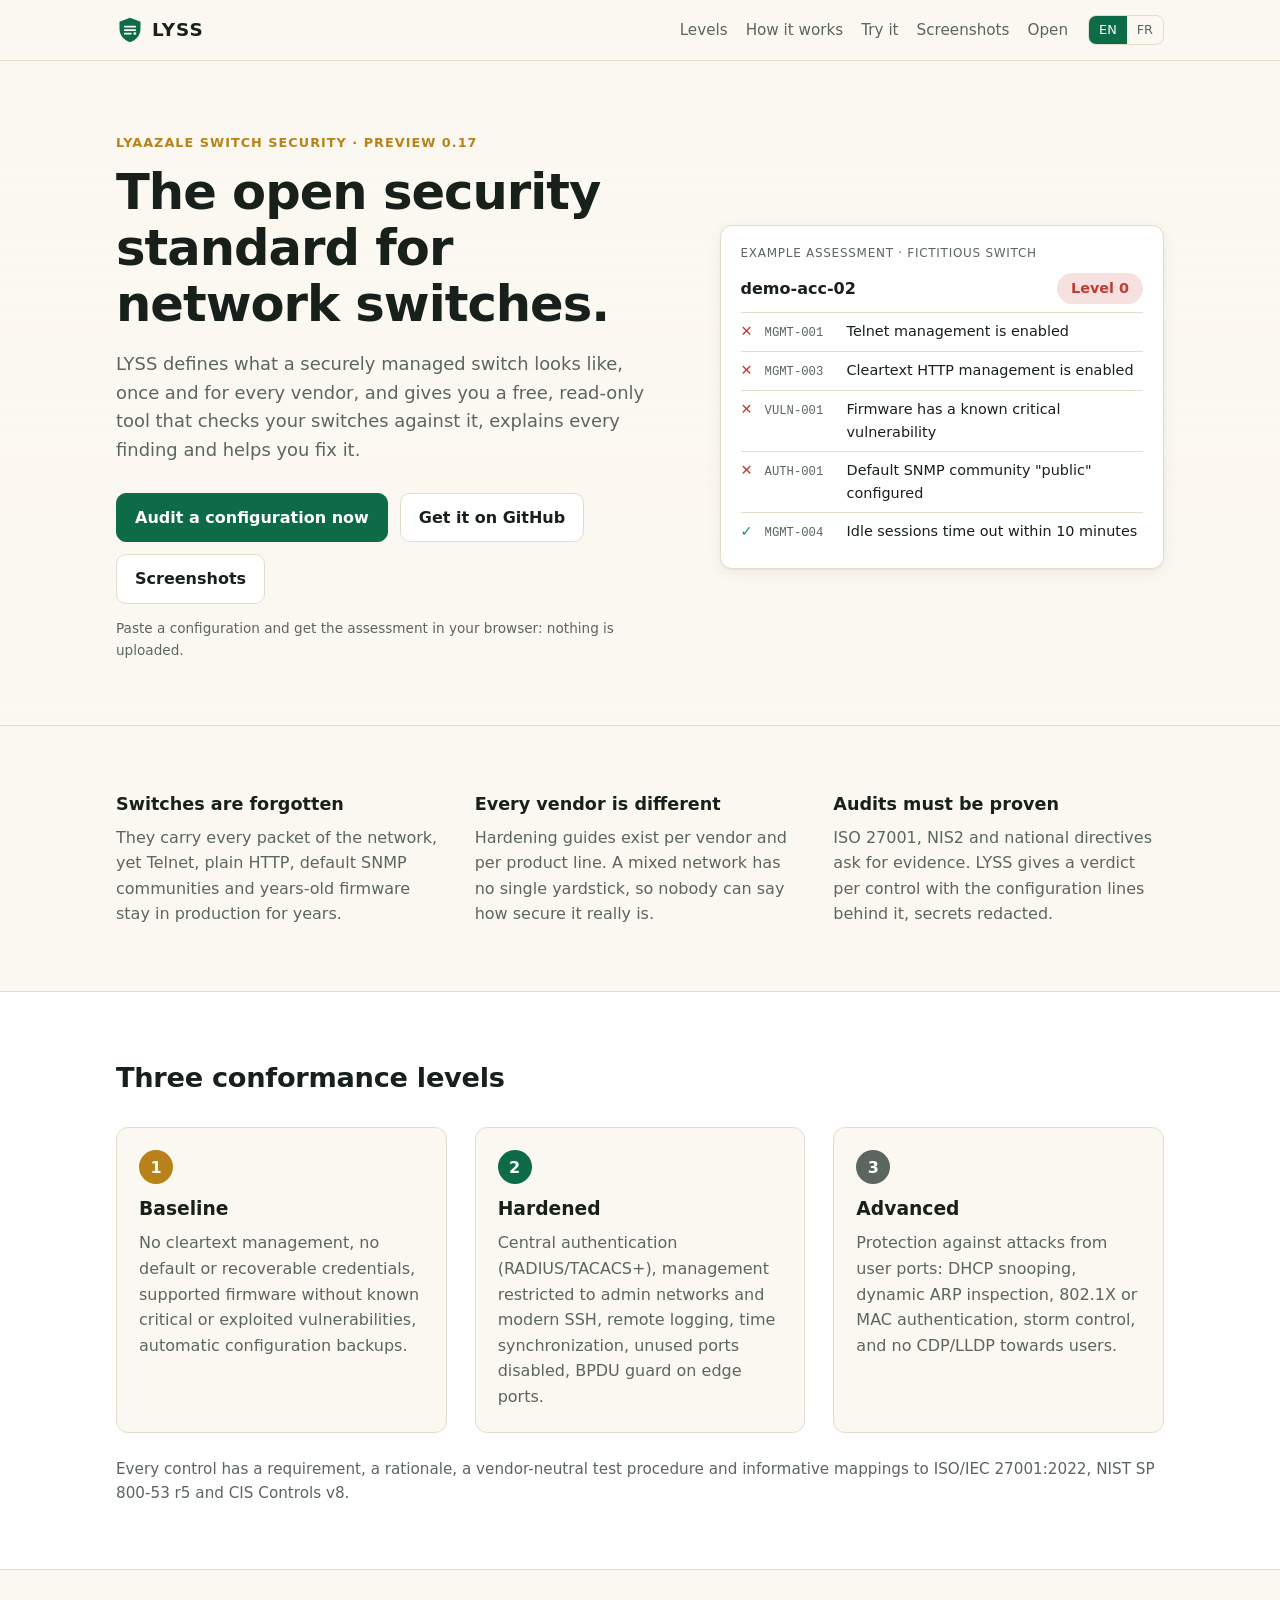
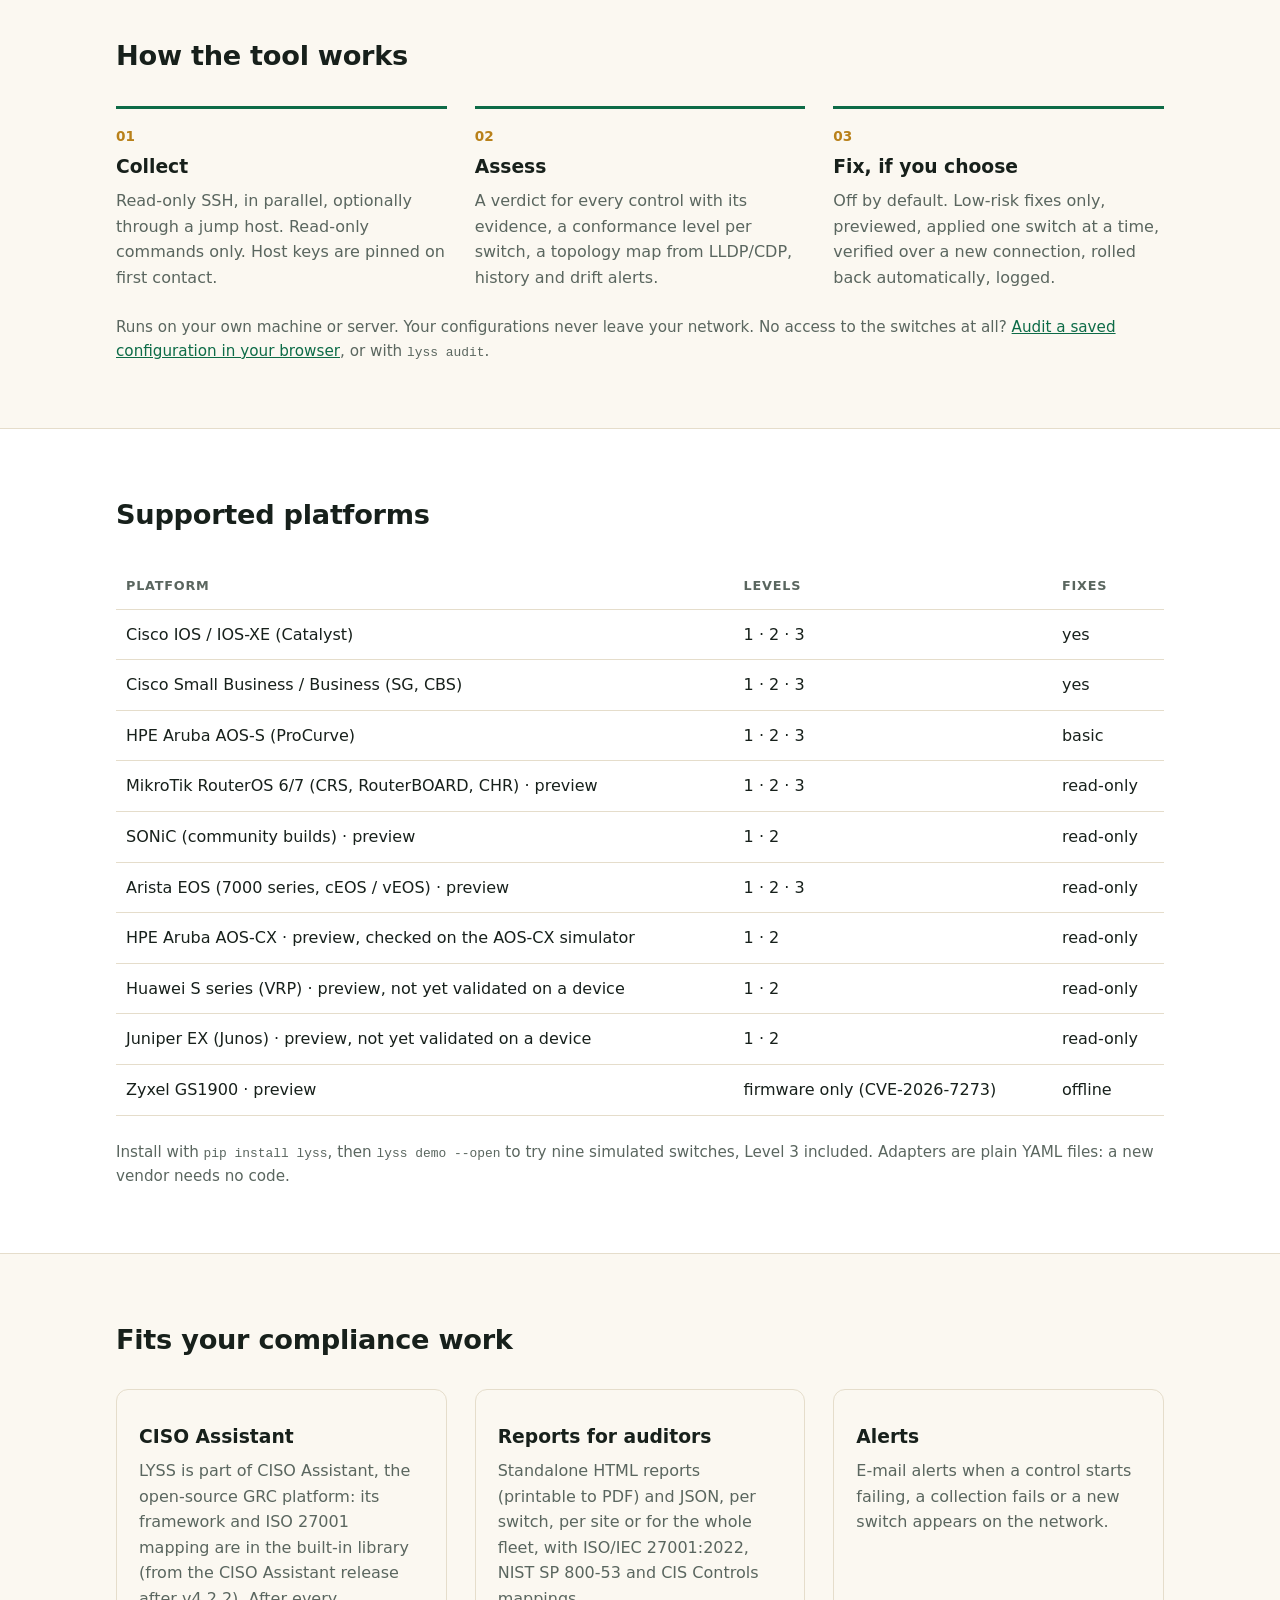
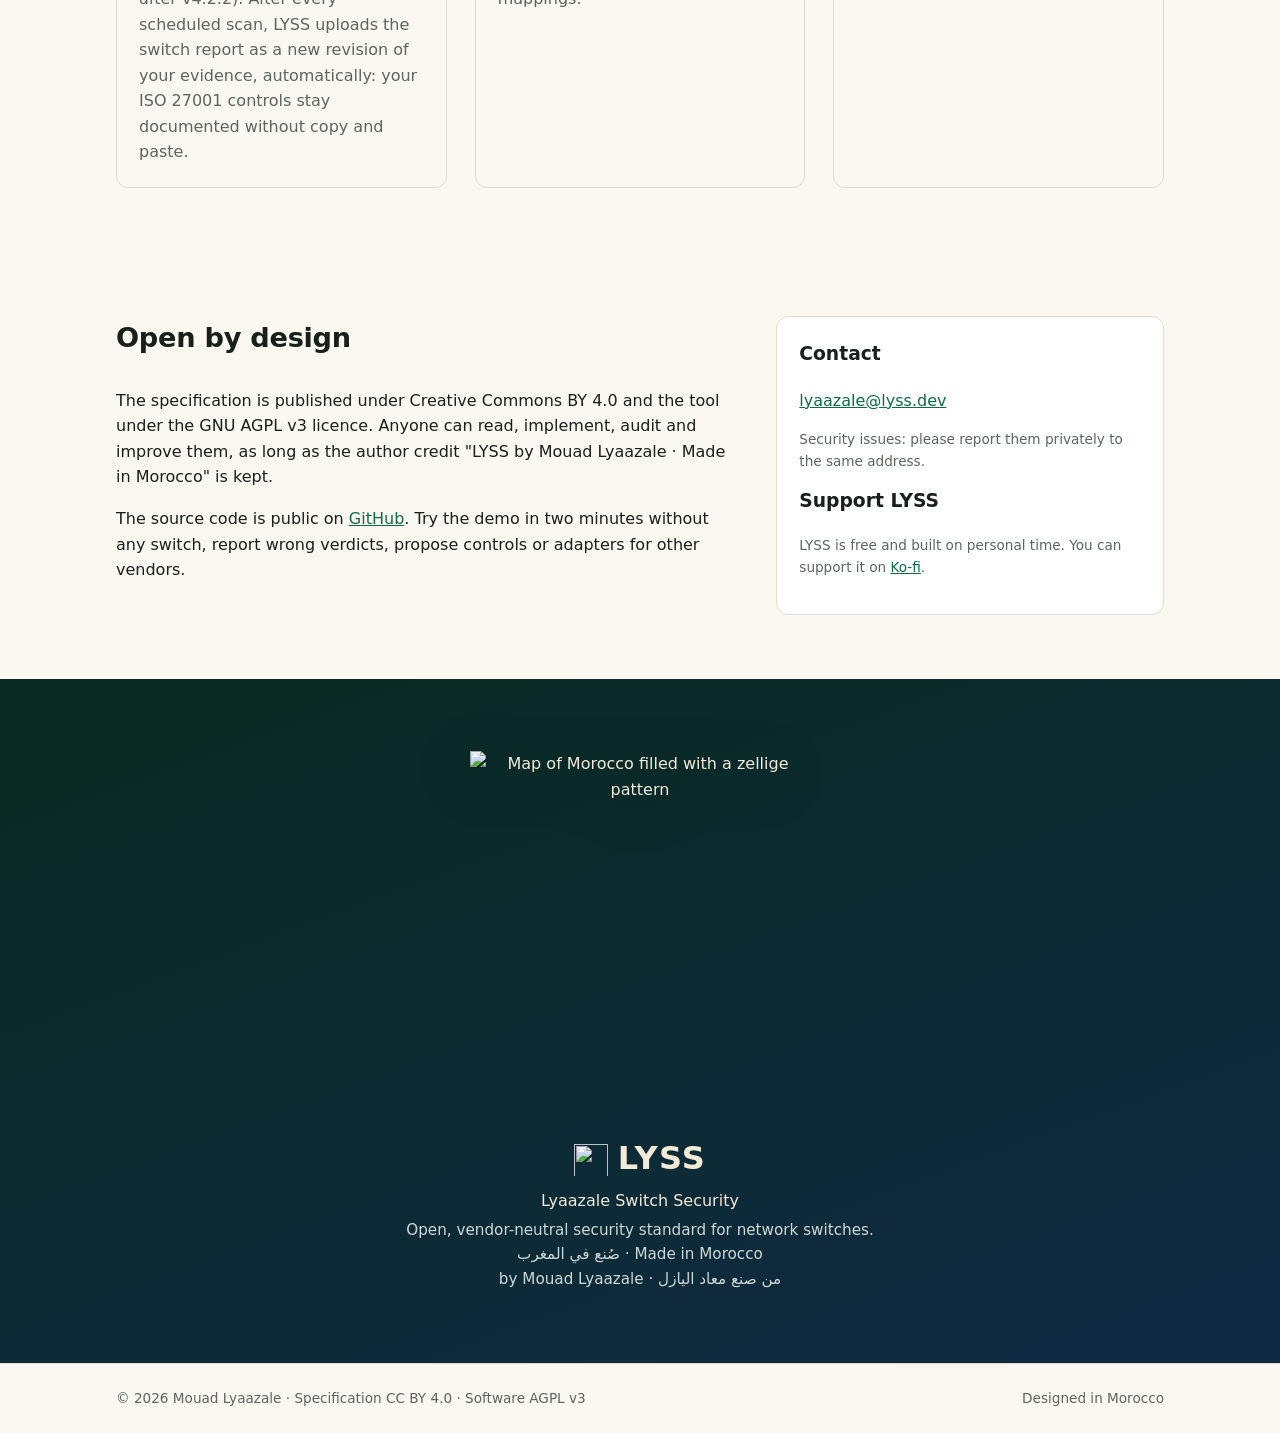
==== site/index.html @ a8e97180 "LYSS 0.17.0: HPE Aruba AOS-CX (checked on the AOS-CX simulator), Juniper EX and Huawei S series prev" ====
<!doctype html>
<html lang="en" data-lang="en">
<head>
<meta charset="utf-8">
<meta name="viewport" content="width=device-width, initial-scale=1">
<title>LYSS — Open security standard and free audit tool for network switches</title>
<meta name="description" content="LYSS (Lyaazale Switch Security) is an open, vendor-neutral security standard for network switches, with a free read-only audit tool for Cisco IOS, Cisco Business, HPE Aruba, Arista EOS, MikroTik RouterOS and SONiC, with HPE Aruba AOS-CX, Juniper EX and Huawei S series (previews): evidence for every finding, fixes, ISO 27001 mappings. Made in Morocco.">
<meta name="author" content="Mouad Lyaazale">
<link rel="canonical" href="https://lyss.dev/">
<meta property="og:site_name" content="LYSS">
<meta property="og:title" content="LYSS — the open security standard for network switches">
<meta property="og:description" content="Telnet still on? SNMP public? Exploited firmware? A free, read-only tool checks your Cisco, HPE Aruba, Arista, Juniper, Huawei, MikroTik and SONiC switches, shows the evidence and the fix. By Mouad Lyaazale · Made in Morocco.">
<meta property="og:type" content="website">
<meta property="og:url" content="https://lyss.dev/">
<meta property="og:image" content="https://lyss.dev/img/og-lyss.jpg">
<meta property="og:image:width" content="1200">
<meta property="og:image:height" content="630">
<meta property="og:image:alt" content="LYSS finding on a fictitious switch: Telnet management enabled, with evidence and fix">
<meta property="og:locale" content="en_US">
<meta property="og:locale:alternate" content="fr_FR">
<meta name="twitter:card" content="summary_large_image">
<meta name="theme-color" content="#0d6b47">
<script type="application/ld+json">
{
  "@context": "https://schema.org",
  "@type": "SoftwareApplication",
  "name": "LYSS (Lyaazale Switch Security)",
  "url": "https://lyss.dev/",
  "image": "https://lyss.dev/img/og-lyss.jpg",
  "description": "Open, vendor-neutral security standard for network switches, with a free read-only audit tool for Cisco IOS, Cisco Business, HPE Aruba AOS-S, Arista EOS, MikroTik RouterOS and SONiC, with HPE Aruba AOS-CX, Juniper EX and Huawei S series (previews).",
  "applicationCategory": "SecurityApplication",
  "operatingSystem": "Windows, Linux",
  "softwareVersion": "0.17.0",
  "license": "https://www.gnu.org/licenses/agpl-3.0.html",
  "codeRepository": "https://github.com/lyss-project/lyss",
  "offers": {"@type": "Offer", "price": "0", "priceCurrency": "USD"},
  "author": {"@type": "Person", "name": "Mouad Lyaazale", "alternateName": "معاد اليازل", "nationality": "Moroccan", "email": "lyaazale@lyss.dev", "url": "https://github.com/MouadLyaazale", "sameAs": ["https://github.com/MouadLyaazale", "https://ko-fi.com/lyaazale"]},
  "countryOfOrigin": {"@type": "Country", "name": "Morocco"}
}
</script>
<link rel="icon" href="favicon.svg" type="image/svg+xml">
<link rel="stylesheet" href="style.css">
<script src="lang.js" defer></script>
</head>
<body>

<header class="top">
  <div class="wrap bar">
    <a class="brand" href="#top" aria-label="LYSS home">
      <svg viewBox="0 0 32 32" aria-hidden="true"><path d="M16 2 4 6.5v8.2c0 7.3 5 13.4 12 15.3 7-1.9 12-8 12-15.3V6.5Z" fill="currentColor"/><g class="lines"><rect x="9" y="11" width="14" height="2.2" rx="1.1"/><rect x="9" y="15" width="14" height="2.2" rx="1.1"/><rect x="9" y="19" width="9" height="2.2" rx="1.1"/><circle cx="21.5" cy="20.1" r="1.6"/></g></svg>
      <span>LYSS</span>
    </a>
    <nav aria-label="Sections">
      <a href="#levels"><span class="en">Levels</span><span class="fr">Niveaux</span></a>
      <a href="#how"><span class="en">How it works</span><span class="fr">Fonctionnement</span></a>
      <a href="audit.html"><span class="en">Try it</span><span class="fr">Essayer</span></a>
      <a href="screenshots.html"><span class="en">Screenshots</span><span class="fr">Captures</span></a>
      <a href="#open"><span class="en">Open</span><span class="fr">Ouvert</span></a>
    </nav>
    <div class="langs" role="group" aria-label="Language">
      <button type="button" data-set-lang="en" aria-pressed="true">EN</button>
      <button type="button" data-set-lang="fr" aria-pressed="false">FR</button>
    </div>
  </div>
</header>

<main id="top">

<section class="hero">
  <div class="wrap hero-grid">
    <div>
      <p class="kicker"><span class="en">Lyaazale Switch Security · preview 0.17</span><span class="fr">Lyaazale Switch Security · préversion 0.17</span></p>
      <h1>
        <span class="en">The open security standard for network switches.</span>
        <span class="fr">Le standard ouvert de sécurité des commutateurs réseau.</span>
      </h1>
      <p class="lead">
        <span class="en">LYSS defines what a securely managed switch looks like, once and for every vendor, and gives you a free, read-only tool that checks your switches against it, explains every finding and helps you fix it.</span>
        <span class="fr">LYSS définit ce qu'est un switch correctement sécurisé, une fois pour toutes et pour tous les fabricants, et fournit un outil gratuit, en lecture seule, qui vérifie vos switchs, explique chaque écart et aide à le corriger.</span>
      </p>
      <div class="cta">
        <a class="btn" href="audit.html"><span class="en">Audit a configuration now</span><span class="fr">Auditer une configuration</span></a>
        <a class="btn btn-ghost" href="https://github.com/lyss-project/lyss"><span class="en">Get it on GitHub</span><span class="fr">Le télécharger sur GitHub</span></a>
        <a class="btn btn-ghost" href="screenshots.html"><span class="en">Screenshots</span><span class="fr">Captures</span></a>
      </div>
      <p class="small hero-note"><span class="en">Paste a configuration and get the assessment in your browser: nothing is uploaded.</span><span class="fr">Collez une configuration et obtenez l'évaluation dans votre navigateur : rien n'est envoyé.</span></p>
    </div>
    <figure class="report" aria-label="Example assessment (fictitious)">
      <figcaption><span class="en">Example assessment · fictitious switch</span><span class="fr">Exemple d'évaluation · switch fictif</span></figcaption>
      <div class="dev"><strong>demo-acc-02</strong><span class="lvl l0">Level 0</span></div>
      <ul class="checks">
        <li class="fail"><code>MGMT-001</code><span class="en">Telnet management is enabled</span><span class="fr">Administration Telnet activée</span></li>
        <li class="fail"><code>MGMT-003</code><span class="en">Cleartext HTTP management is enabled</span><span class="fr">Administration HTTP en clair activée</span></li>
        <li class="fail"><code>VULN-001</code><span class="en">Firmware has a known critical vulnerability</span><span class="fr">Firmware avec une vulnérabilité critique connue</span></li>
        <li class="fail"><code>AUTH-001</code><span class="en">Default SNMP community "public" configured</span><span class="fr">Communauté SNMP par défaut « public » configurée</span></li>
        <li class="pass"><code>MGMT-004</code><span class="en">Idle sessions time out within 10 minutes</span><span class="fr">Sessions inactives fermées en 10 minutes maximum</span></li>
      </ul>
    </figure>
  </div>
</section>

<section class="why">
  <div class="wrap three">
    <div>
      <h2><span class="en">Switches are forgotten</span><span class="fr">Les switchs sont oubliés</span></h2>
      <p><span class="en">They carry every packet of the network, yet Telnet, plain HTTP, default SNMP communities and years-old firmware stay in production for years.</span><span class="fr">Tout le trafic passe par eux, et pourtant Telnet, HTTP en clair, communautés SNMP par défaut et firmwares anciens restent en production pendant des années.</span></p>
    </div>
    <div>
      <h2><span class="en">Every vendor is different</span><span class="fr">Chaque fabricant est différent</span></h2>
      <p><span class="en">Hardening guides exist per vendor and per product line. A mixed network has no single yardstick, so nobody can say how secure it really is.</span><span class="fr">Les guides de durcissement existent par fabricant et par gamme. Un réseau hétérogène n'a pas de référence commune : personne ne peut dire à quel point il est sécurisé.</span></p>
    </div>
    <div>
      <h2><span class="en">Audits must be proven</span><span class="fr">Les audits doivent être prouvés</span></h2>
      <p><span class="en">ISO 27001, NIS2 and national directives ask for evidence. LYSS gives a verdict per control with the configuration lines behind it, secrets redacted.</span><span class="fr">L'ISO 27001, NIS2 et les directives nationales exigent des preuves. LYSS donne un verdict par contrôle avec les lignes de configuration qui le justifient, secrets masqués.</span></p>
    </div>
  </div>
</section>

<section id="levels" class="levels">
  <div class="wrap">
    <h2 class="section"><span class="en">Three conformance levels</span><span class="fr">Trois niveaux de conformité</span></h2>
    <div class="three">
      <article class="level">
        <span class="badge b1">1</span>
        <h3><span class="en">Baseline</span><span class="fr">Socle</span></h3>
        <p><span class="en">No cleartext management, no default or recoverable credentials, supported firmware without known critical or exploited vulnerabilities, automatic configuration backups.</span><span class="fr">Aucune administration en clair, aucun identifiant par défaut ou réversible, firmware supporté sans vulnérabilité critique ou exploitée connue, sauvegardes automatiques de la configuration.</span></p>
      </article>
      <article class="level">
        <span class="badge b2">2</span>
        <h3><span class="en">Hardened</span><span class="fr">Renforcé</span></h3>
        <p><span class="en">Central authentication (RADIUS/TACACS+), management restricted to admin networks and modern SSH, remote logging, time synchronization, unused ports disabled, BPDU guard on edge ports.</span><span class="fr">Authentification centralisée (RADIUS/TACACS+), administration limitée aux réseaux d'administration et SSH moderne, journalisation distante, synchronisation de l'heure, ports inutilisés désactivés, BPDU guard sur les ports d'accès.</span></p>
      </article>
      <article class="level">
        <span class="badge b3">3</span>
        <h3><span class="en">Advanced</span><span class="fr">Avancé</span></h3>
        <p><span class="en">Protection against attacks from user ports: DHCP snooping, dynamic ARP inspection, 802.1X or MAC authentication, storm control, and no CDP/LLDP towards users.</span><span class="fr">Protection contre les attaques depuis les ports utilisateurs : DHCP snooping, inspection ARP dynamique, authentification 802.1X ou MAC, contrôle des tempêtes de broadcast, et pas de CDP/LLDP vers les utilisateurs.</span></p>
      </article>
    </div>
    <p class="note"><span class="en">Every control has a requirement, a rationale, a vendor-neutral test procedure and informative mappings to ISO/IEC 27001:2022, NIST SP 800-53 r5 and CIS Controls v8.</span><span class="fr">Chaque contrôle comporte une exigence, une justification, une procédure de test indépendante du fabricant et des correspondances avec l'ISO/IEC 27001:2022, le NIST SP 800-53 r5 et les CIS Controls v8.</span></p>
  </div>
</section>

<section id="how" class="how">
  <div class="wrap">
    <h2 class="section"><span class="en">How the tool works</span><span class="fr">Comment fonctionne l'outil</span></h2>
    <ol class="steps">
      <li>
        <h3><span class="en">Collect</span><span class="fr">Collecter</span></h3>
        <p><span class="en">Read-only SSH, in parallel, optionally through a jump host. Read-only commands only. Host keys are pinned on first contact.</span><span class="fr">SSH en lecture seule, en parallèle, éventuellement via un rebond. Uniquement des commandes de lecture. Clés d'hôte épinglées au premier contact.</span></p>
      </li>
      <li>
        <h3><span class="en">Assess</span><span class="fr">Évaluer</span></h3>
        <p><span class="en">A verdict for every control with its evidence, a conformance level per switch, a topology map from LLDP/CDP, history and drift alerts.</span><span class="fr">Un verdict par contrôle avec sa preuve, un niveau de conformité par switch, une carte de topologie LLDP/CDP, un historique et des alertes de dérive.</span></p>
      </li>
      <li>
        <h3><span class="en">Fix, if you choose</span><span class="fr">Corriger, si vous le décidez</span></h3>
        <p><span class="en">Off by default. Low-risk fixes only, previewed, applied one switch at a time, verified over a new connection, rolled back automatically, logged.</span><span class="fr">Désactivé par défaut. Corrections à faible risque uniquement, prévisualisées, appliquées switch par switch, vérifiées par une nouvelle connexion, annulées automatiquement en cas d'échec, journalisées.</span></p>
      </li>
    </ol>
    <p class="note"><span class="en">Runs on your own machine or server. Your configurations never leave your network. No access to the switches at all? <a href="audit.html">Audit a saved configuration in your browser</a>, or with <code>lyss audit</code>.</span><span class="fr">Fonctionne sur votre propre poste ou serveur. Vos configurations ne quittent jamais votre réseau. Aucun accès aux switchs ? <a href="audit.html">Auditez une configuration sauvegardée dans votre navigateur</a>, ou avec <code>lyss audit</code>.</span></p>
  </div>
</section>

<section id="platforms" class="platforms">
  <div class="wrap">
    <h2 class="section"><span class="en">Supported platforms</span><span class="fr">Plateformes prises en charge</span></h2>
    <div class="table-wrap">
      <table>
        <thead>
          <tr><th><span class="en">Platform</span><span class="fr">Plateforme</span></th><th><span class="en">Levels</span><span class="fr">Niveaux</span></th><th><span class="en">Fixes</span><span class="fr">Corrections</span></th></tr>
        </thead>
        <tbody>
          <tr><td>Cisco IOS / IOS-XE (Catalyst)</td><td>1 · 2 · 3</td><td><span class="en">yes</span><span class="fr">oui</span></td></tr>
          <tr><td>Cisco Small Business / Business (SG, CBS)</td><td>1 · 2 · 3</td><td><span class="en">yes</span><span class="fr">oui</span></td></tr>
          <tr><td>HPE Aruba AOS-S (ProCurve)</td><td>1 · 2 · 3</td><td><span class="en">basic</span><span class="fr">de base</span></td></tr>
          <tr><td><span class="en">MikroTik RouterOS 6/7 (CRS, RouterBOARD, CHR) · preview</span><span class="fr">MikroTik RouterOS 6/7 (CRS, RouterBOARD, CHR) · préversion</span></td><td>1 · 2 · 3</td><td><span class="en">read-only</span><span class="fr">lecture seule</span></td></tr>
          <tr><td><span class="en">SONiC (community builds) · preview</span><span class="fr">SONiC (versions communautaires) · préversion</span></td><td>1 · 2</td><td><span class="en">read-only</span><span class="fr">lecture seule</span></td></tr>
          <tr><td><span class="en">Arista EOS (7000 series, cEOS / vEOS) · preview</span><span class="fr">Arista EOS (série 7000, cEOS / vEOS) · préversion</span></td><td>1 · 2 · 3</td><td><span class="en">read-only</span><span class="fr">lecture seule</span></td></tr>
          <tr><td><span class="en">HPE Aruba AOS-CX · preview, checked on the AOS-CX simulator</span><span class="fr">HPE Aruba AOS-CX · préversion, vérifiée sur le simulateur AOS-CX</span></td><td>1 · 2</td><td><span class="en">read-only</span><span class="fr">lecture seule</span></td></tr>
          <tr><td><span class="en">Huawei S series (VRP) · preview, not yet validated on a device</span><span class="fr">Huawei série S (VRP) · préversion, pas encore validée sur un équipement</span></td><td>1 · 2</td><td><span class="en">read-only</span><span class="fr">lecture seule</span></td></tr>
          <tr><td><span class="en">Juniper EX (Junos) · preview, not yet validated on a device</span><span class="fr">Juniper EX (Junos) · préversion, pas encore validée sur un équipement</span></td><td>1 · 2</td><td><span class="en">read-only</span><span class="fr">lecture seule</span></td></tr>
          <tr><td><span class="en">Zyxel GS1900 · preview</span><span class="fr">Zyxel GS1900 · préversion</span></td><td><span class="en">firmware only (CVE-2026-7273)</span><span class="fr">firmware uniquement (CVE-2026-7273)</span></td><td><span class="en">offline</span><span class="fr">hors ligne</span></td></tr>
        </tbody>
      </table>
    </div>
    <p class="note"><span class="en">Install with <code>pip install lyss</code>, then <code>lyss demo --open</code> to try nine simulated switches, Level 3 included. Adapters are plain YAML files: a new vendor needs no code.</span><span class="fr">Installation : <code>pip install lyss</code>, puis <code>lyss demo --open</code> pour essayer neuf switchs simulés, niveau 3 compris. Les adaptateurs sont de simples fichiers YAML : un nouveau fabricant ne demande aucun code.</span></p>
  </div>
</section>

<section id="integrations" class="integrations">
  <div class="wrap">
    <h2 class="section"><span class="en">Fits your compliance work</span><span class="fr">S'intègre à votre conformité</span></h2>
    <div class="three">
      <article class="level">
        <h3>CISO Assistant</h3>
        <p><span class="en">LYSS is part of CISO Assistant, the open-source GRC platform: its framework and ISO 27001 mapping are in the built-in library (from the CISO Assistant release after v4.2.2). After every scheduled scan, LYSS uploads the switch report as a new revision of your evidence, automatically: your ISO 27001 controls stay documented without copy and paste.</span><span class="fr">LYSS fait partie de CISO Assistant, la plateforme GRC open source : son référentiel et sa correspondance ISO 27001 sont dans la bibliothèque intégrée (à partir de la version de CISO Assistant qui suit la v4.2.2). Après chaque scan planifié, LYSS dépose automatiquement le rapport des switchs comme nouvelle révision de votre preuve : vos mesures ISO 27001 restent documentées, sans copier-coller.</span></p>
      </article>
      <article class="level">
        <h3><span class="en">Reports for auditors</span><span class="fr">Rapports pour les auditeurs</span></h3>
        <p><span class="en">Standalone HTML reports (printable to PDF) and JSON, per switch, per site or for the whole fleet, with ISO/IEC 27001:2022, NIST SP 800-53 and CIS Controls mappings.</span><span class="fr">Rapports HTML autonomes (imprimables en PDF) et JSON, par switch, par site ou pour tout le parc, avec les correspondances ISO/IEC 27001:2022, NIST SP 800-53 et CIS Controls.</span></p>
      </article>
      <article class="level">
        <h3><span class="en">Alerts</span><span class="fr">Alertes</span></h3>
        <p><span class="en">E-mail alerts when a control starts failing, a collection fails or a new switch appears on the network.</span><span class="fr">Alertes e-mail quand un contrôle se met à échouer, qu'une collecte échoue ou qu'un nouveau switch apparaît sur le réseau.</span></p>
      </article>
    </div>
  </div>
</section>

<section id="open" class="open">
  <div class="wrap two">
    <div>
      <h2 class="section"><span class="en">Open by design</span><span class="fr">Ouvert par conception</span></h2>
      <p><span class="en">The specification is published under Creative Commons BY 4.0 and the tool under the GNU AGPL v3 licence. Anyone can read, implement, audit and improve them, as long as the author credit "LYSS by Mouad Lyaazale · Made in Morocco" is kept.</span><span class="fr">La spécification est publiée sous licence Creative Commons BY 4.0 et l'outil sous licence GNU AGPL v3. Chacun peut les lire, les implémenter, les auditer et les améliorer, à condition de conserver la mention « LYSS by Mouad Lyaazale · Made in Morocco ».</span></p>
      <p><span class="en">The source code is public on <a href="https://github.com/lyss-project/lyss">GitHub</a>. Try the demo in two minutes without any switch, report wrong verdicts, propose controls or adapters for other vendors.</span><span class="fr">Le code source est public sur <a href="https://github.com/lyss-project/lyss">GitHub</a>. Essayez la démo en deux minutes sans aucun switch, signalez les verdicts erronés, proposez des contrôles ou des adaptateurs pour d'autres fabricants.</span></p>
    </div>
    <div class="contact">
      <h3><span class="en">Contact</span><span class="fr">Contact</span></h3>
      <p><a href="mailto:lyaazale@lyss.dev">lyaazale@lyss.dev</a></p>
      <p class="small"><span class="en">Security issues: please report them privately to the same address.</span><span class="fr">Failles de sécurité : merci de les signaler en privé à la même adresse.</span></p>
      <h3><span class="en">Support LYSS</span><span class="fr">Soutenir LYSS</span></h3>
      <p class="small"><span class="en">LYSS is free and built on personal time. You can support it on</span><span class="fr">LYSS est gratuit et développé sur du temps personnel. Vous pouvez le soutenir sur</span> <a href="https://ko-fi.com/lyaazale">Ko-fi</a>.</p>
    </div>
  </div>
</section>

<section class="morocco" aria-label="Designed in Morocco">
  <div class="wrap morocco-inner">
    <img class="morocco-map" src="maroc.svg" width="580" height="621" alt="Map of Morocco filled with a zellige pattern">
    <div>
      <div class="morocco-brand"><img src="favicon.svg" alt="" width="34" height="34"> LYSS</div>
      <p>Lyaazale Switch Security</p>
      <p class="sub"><span class="en">Open, vendor-neutral security standard for network switches.</span><span class="fr">Standard ouvert de sécurité des switchs, indépendant des fabricants.</span><br>
        <span lang="ar" dir="rtl">صُنع في المغرب</span> · <span class="en">Made in Morocco</span><span class="fr">Fabriqué au Maroc</span><br>
        <span class="en">by Mouad Lyaazale</span><span class="fr">par Mouad Lyaazale</span> · <span lang="ar" dir="rtl">من صنع معاد اليازل</span></p>
    </div>
  </div>
</section>

</main>

<footer>
  <div class="wrap foot">
    <p>© 2026 Mouad Lyaazale · <span class="en">Specification CC BY 4.0 · Software AGPL v3</span><span class="fr">Spécification CC BY 4.0 · Logiciel AGPL v3</span></p>
    <p class="made"><span class="en">Designed in Morocco</span><span class="fr">Conçu au Maroc</span></p>
  </div>
</footer>

</body>
</html>
---- site/style.css ----
/* LYSS website: no external fonts, scripts or trackers. Font: Inter (SIL OFL 1.1, fonts/OFL.txt). */
@font-face {
  font-family: "Inter";
  src: url("fonts/inter-latin.woff2") format("woff2");
  font-weight: 400 800;
  font-style: normal;
  font-display: swap;
}
/* zellige palette: green and gold on cream (same tiles as the application's sign-in page) */
:root {
  --bg: #fbf8f1;
  --surface: #ffffff;
  --border: #e5ddcb;
  --text: #17201b;
  --muted: #5a665f;
  --accent: #0d6b47;          /* zellige green */
  --on-accent: #ffffff;
  --gold: #b9811a;            /* zellige gold */
  --pass: #1a8f5a;
  --fail: #c23b32;
  --code-bg: #f3ecdc;
  --radius: 12px;
  --shadow: 0 1px 2px rgba(23, 32, 27, .06), 0 4px 16px rgba(23, 32, 27, .06);
  color-scheme: light;
}
@media (prefers-color-scheme: dark) {
  :root {
    --bg: #0f1412;
    --surface: #161d1a;
    --border: #2a3530;
    --text: #e8ece9;
    --muted: #9aa8a0;
    --accent: #3fbf8a;
    --on-accent: #0b1310;
    --gold: #e0b14f;
    --pass: #4cc38a;
    --fail: #ff7a70;
    --code-bg: #1d2622;
    --shadow: none;
    color-scheme: dark;
  }
}

* { box-sizing: border-box; }
html { scroll-behavior: smooth; }
body {
  margin: 0; background: var(--bg); color: var(--text);
  font: 16px/1.6 "Inter", system-ui, -apple-system, "Segoe UI", Roboto, "Helvetica Neue", Arial, sans-serif;
  font-feature-settings: "cv11", "ss01";
  -webkit-font-smoothing: antialiased;
}
a { color: var(--accent); }
code { font-family: ui-monospace, "Cascadia Code", Consolas, monospace; font-size: .85em; }
.wrap { max-width: 1080px; margin: 0 auto; padding: 0 16px; }

/* language switch: English unless the page says otherwise (works without JavaScript) */
.fr { display: none; }
html[data-lang="fr"] .fr { display: revert; }
html[data-lang="fr"] .en { display: none; }

/* header */
.top {
  position: sticky; top: 0; z-index: 10;
  background: color-mix(in srgb, var(--bg) 88%, transparent);
  backdrop-filter: blur(8px); border-bottom: 1px solid var(--border);
}
.bar { display: flex; align-items: center; gap: 20px; height: 60px; }
.brand { display: flex; align-items: center; gap: 8px; color: var(--accent); text-decoration: none; font-weight: 800; letter-spacing: .06em; }
.brand svg { width: 28px; height: 28px; }
.brand svg .lines { fill: var(--on-accent); }
.brand span { color: var(--text); font-size: 1.15rem; }
nav { display: flex; gap: 18px; margin-left: auto; }
nav a { color: var(--muted); text-decoration: none; font-size: .95rem; }
nav a:hover { color: var(--text); }
.langs { display: flex; border: 1px solid var(--border); border-radius: 8px; overflow: hidden; }
.langs button { border: 0; background: transparent; color: var(--muted); padding: 4px 10px; font: inherit; font-size: .8rem; cursor: pointer; }
.langs button[aria-pressed="true"] { background: var(--accent); color: var(--on-accent); }

/* hero with zellige band */
/* zellige band under the header, as in the application */

/* screenshots page */
.gallery { display: grid; gap: 48px; }
.shot { margin: 0; }
.shot a { display: block; border: 1px solid var(--border); border-radius: var(--radius); overflow: hidden; box-shadow: var(--shadow); background: var(--surface); }
.shot img { display: block; width: 100%; height: auto; }
.shot figcaption { margin-top: 14px; }
.shot h2 { font-size: 1.2rem; margin: 0 0 4px; }
.shot p { margin: 0; color: var(--muted); }
.page-head { padding: 56px 0 24px; }
.page-head h1 { font-size: clamp(1.8rem, 4vw, 2.6rem); }
.hero {
  padding: 72px 0 64px;
  background:
    linear-gradient(var(--bg), color-mix(in srgb, var(--bg) 82%, transparent)),
    url("zellige.svg") repeat;
  background-size: auto, 90px 90px;
  border-bottom: 1px solid var(--border);
}

/* "Designed in Morocco": the application's sign-in hero (zellige + map of Morocco) */
.morocco {
  position: relative; overflow: hidden; padding: 72px 0;
  background: #0d3b2b url("zellige.svg") repeat center / 120px 120px;
}
.morocco::before { content: ""; position: absolute; inset: 0; background: linear-gradient(160deg, rgba(8, 40, 30, .86), rgba(16, 38, 74, .82)); }
.morocco-inner { position: relative; display: flex; flex-direction: column; align-items: center; gap: 18px; color: #f3ead7; text-align: center; }
.morocco-map { width: min(340px, 70%); height: auto; filter: drop-shadow(0 10px 28px rgba(0, 0, 0, .45)); }
.morocco-brand { display: flex; align-items: center; justify-content: center; gap: 10px; font-size: 2rem; font-weight: 750; letter-spacing: .04em; }
.morocco-brand img { width: 34px; height: 34px; }
.morocco p { margin: 4px 0 0; }
.morocco .sub { color: #cfd9d3; font-size: .95rem; }
.hero-grid { display: grid; grid-template-columns: 1.25fr 1fr; gap: 48px; align-items: center; }
.kicker { color: var(--gold); font-weight: 700; text-transform: uppercase; letter-spacing: .08em; font-size: .8rem; margin: 0 0 12px; }
h1 { font-size: clamp(2rem, 4.5vw, 3.1rem); line-height: 1.12; margin: 0 0 18px; letter-spacing: -.02em; }
.lead { font-size: 1.12rem; color: var(--muted); margin: 0 0 28px; max-width: 36em; }
.cta { display: flex; flex-wrap: wrap; gap: 12px; }
.hero-note { margin: 14px 0 0; }
.btn {
  display: inline-block; padding: 11px 18px; border-radius: 10px; font-weight: 600; text-decoration: none;
  background: var(--accent); color: var(--on-accent); border: 1px solid var(--accent);
}
.btn-ghost { background: var(--surface); color: var(--text); border-color: var(--border); }

.report {
  margin: 0; background: var(--surface); border: 1px solid var(--border); border-radius: var(--radius);
  box-shadow: var(--shadow); padding: 18px 20px;
}
.report figcaption { font-size: .75rem; color: var(--muted); text-transform: uppercase; letter-spacing: .06em; margin-bottom: 10px; }
.dev { display: flex; justify-content: space-between; align-items: center; margin-bottom: 8px; }
.lvl { font-size: .75rem; font-weight: 700; padding: 2px 10px; border-radius: 999px; }
.l0 { background: color-mix(in srgb, var(--fail) 15%, transparent); color: var(--fail); }
.checks { list-style: none; margin: 0; padding: 0; }
.checks li { display: grid; grid-template-columns: 18px 76px 1fr; align-items: baseline; gap: 6px; padding: 7px 0; border-top: 1px solid var(--border); font-size: .9rem; }
.checks li::before { font-weight: 800; }
.checks .fail::before { content: "✕"; color: var(--fail); }
.checks .pass::before { content: "✓"; color: var(--pass); }
.checks code { color: var(--muted); }

/* sections */
section { padding: 64px 0; }
.section { font-size: 1.7rem; margin: 0 0 28px; letter-spacing: -.01em; }
.three { display: grid; grid-template-columns: repeat(3, 1fr); gap: 28px; }
.two { display: grid; grid-template-columns: 1.6fr 1fr; gap: 40px; align-items: start; }
.why h2 { font-size: 1.1rem; margin: 0 0 6px; }
.why p, .level p, .steps p { color: var(--muted); margin: 0; }
.levels, .platforms { background: var(--surface); border-top: 1px solid var(--border); border-bottom: 1px solid var(--border); }
.level { position: relative; padding: 22px; border: 1px solid var(--border); border-radius: var(--radius); background: var(--bg); }
.level h3 { margin: 10px 0 6px; }
.badge { display: inline-grid; place-items: center; width: 34px; height: 34px; border-radius: 50%; font-weight: 800; color: var(--on-accent); }
.b1 { background: var(--gold); }
.b2 { background: var(--accent); }
.b3 { background: var(--muted); }
.note { color: var(--muted); font-size: .95rem; margin: 24px 0 0; }

.steps { list-style: none; counter-reset: step; display: grid; grid-template-columns: repeat(3, 1fr); gap: 28px; margin: 0; padding: 0; }
.steps li { counter-increment: step; padding-top: 14px; border-top: 3px solid var(--accent); }
.steps li::before { content: "0" counter(step); color: var(--gold); font-weight: 800; font-size: .85rem; }
.steps h3 { margin: 4px 0 6px; }

.table-wrap { overflow-x: auto; }
table { width: 100%; border-collapse: collapse; }
th, td { text-align: left; padding: 12px 10px; border-bottom: 1px solid var(--border); }
th { font-size: .8rem; text-transform: uppercase; letter-spacing: .06em; color: var(--muted); }

.contact { padding: 22px; border: 1px solid var(--border); border-radius: var(--radius); background: var(--surface); }
.contact h3 { margin-top: 0; }
.small { font-size: .85rem; color: var(--muted); }

footer { border-top: 1px solid var(--border); padding: 24px 0; color: var(--muted); font-size: .85rem; }
.foot { display: flex; justify-content: space-between; flex-wrap: wrap; gap: 8px; }
.foot p { margin: 0; }
.made::before {
  content: ""; display: inline-block; width: 14px; height: 14px; margin-right: 6px; vertical-align: -2px;
  background: url("zellige.svg") center / 40px 40px; border-radius: 3px;
}

/* in-browser audit (audit.html) */
.audit-tool { padding-top: 8px; }
.audit-form { background: var(--surface); border: 1px solid var(--border); border-radius: var(--radius); box-shadow: var(--shadow); padding: 20px; }
.audit-options { display: flex; flex-wrap: wrap; align-items: end; gap: 14px; margin-bottom: 16px; }
.audit-options > label { display: grid; gap: 4px; font-size: .85rem; font-weight: 600; color: var(--muted); }
.audit-buttons { display: flex; flex-wrap: wrap; gap: 10px; margin-left: auto; }
select, textarea {
  font: inherit; color: var(--text); background: var(--bg); border: 1px solid var(--border); border-radius: 8px;
}
select { padding: 8px 10px; min-width: 12em; }
textarea {
  display: block; width: 100%; padding: 12px; resize: vertical; tab-size: 4;
  font: .85rem/1.45 ui-monospace, "Cascadia Code", Consolas, monospace;
}
textarea.drop { outline: 2px dashed var(--accent); outline-offset: 2px; }
select:focus-visible, textarea:focus-visible, .btn:focus-visible, .file-btn:focus-within { outline: 2px solid var(--accent); outline-offset: 2px; }
.audit-label { display: block; font-weight: 600; margin-bottom: 6px; }
.audit-form .small { margin: 8px 0 0; }
.btn { font: inherit; font-weight: 600; cursor: pointer; }
.btn:disabled { opacity: .6; cursor: progress; }
.file-btn { position: relative; overflow: hidden; }
.file-btn input { position: absolute; inset: 0; opacity: 0; cursor: pointer; }
.audit-state { margin-top: 16px; border-top: 1px solid var(--border); padding-top: 12px; }
.audit-state summary { cursor: pointer; font-weight: 600; }
.audit-state textarea { margin-top: 10px; }
.audit-run { display: flex; flex-wrap: wrap; align-items: center; gap: 14px; margin-top: 18px; }
.msg { margin: 0; color: var(--muted); }
.msg-ok { color: var(--pass); }
.msg-error { color: var(--fail); }
.msg-busy::before {
  content: ""; display: inline-block; width: 12px; height: 12px; margin-right: 8px; vertical-align: -1px;
  border: 2px solid var(--border); border-top-color: var(--accent); border-radius: 50%; animation: spin .8s linear infinite;
}
@keyframes spin { to { transform: rotate(360deg); } }
@media (prefers-reduced-motion: reduce) { .msg-busy::before { animation: none; } }

.audit-results { margin-top: 32px; scroll-margin-top: 76px; }
.result-head { display: flex; justify-content: space-between; align-items: start; gap: 16px; }
.result-head h2 { margin: 0; font-size: 1.5rem; }
.result-head .small { margin: 4px 0 0; }
.lvl { white-space: nowrap; font-size: .9rem; padding: 4px 14px; }
.l-ok { background: color-mix(in srgb, var(--pass) 15%, transparent); color: var(--pass); }
.counts { display: grid; grid-template-columns: repeat(3, minmax(0, 150px)); gap: 12px; margin: 18px 0 8px; }
.count { display: grid; padding: 12px 16px; border: 1px solid var(--border); border-radius: var(--radius); background: var(--surface); color: var(--muted); font-size: .85rem; }
.count strong { font-size: 1.7rem; line-height: 1.1; color: var(--text); font-variant-numeric: tabular-nums; }
.count-fail strong { color: var(--fail); }
.count-pass strong { color: var(--pass); }
.findings h3 { margin: 28px 0 10px; font-size: 1.05rem; }
.finding { border: 1px solid var(--border); border-radius: 10px; background: var(--surface); margin-bottom: 8px; }
.finding summary {
  display: grid; grid-template-columns: 54px 78px 1fr auto; align-items: baseline; gap: 10px;
  padding: 10px 14px; cursor: pointer; list-style: none;
}
.finding summary::-webkit-details-marker { display: none; }
.finding summary code { color: var(--muted); }
.f-level { color: var(--muted); font-size: .8rem; }
.pill { justify-self: start; font-size: .7rem; font-weight: 800; letter-spacing: .04em; padding: 2px 8px; border-radius: 999px; }
.pill-fail { background: color-mix(in srgb, var(--fail) 15%, transparent); color: var(--fail); }
.pill-pass { background: color-mix(in srgb, var(--pass) 15%, transparent); color: var(--pass); }
.pill-unknown, .pill-not_applicable { background: var(--code-bg); color: var(--muted); }
.f-body { padding: 0 14px 14px; border-top: 1px solid var(--border); }
.f-body h4 { margin: 12px 0 4px; font-size: .8rem; text-transform: uppercase; letter-spacing: .06em; color: var(--muted); }
.evidence { margin: 0; padding-left: 18px; font: .82rem/1.5 ui-monospace, "Cascadia Code", Consolas, monospace; overflow-wrap: anywhere; }
.f-note { margin: 10px 0 0; color: var(--muted); font-size: .92rem; }
.fix { margin: 0; padding: 10px 12px; background: var(--code-bg); border-radius: 8px; overflow-x: auto; font-size: .82rem; }

@media (max-width: 820px) {
  .audit-buttons { margin-left: 0; }
  .finding summary { grid-template-columns: 48px 1fr auto; }
  .finding summary code { display: none; }
}

@media (max-width: 820px) {
  nav { display: none; }
  .langs { margin-left: auto; }
  .hero { padding: 44px 0; }
  .hero-grid, .three, .two, .steps { grid-template-columns: 1fr; gap: 28px; }
  section { padding: 44px 0; }
}
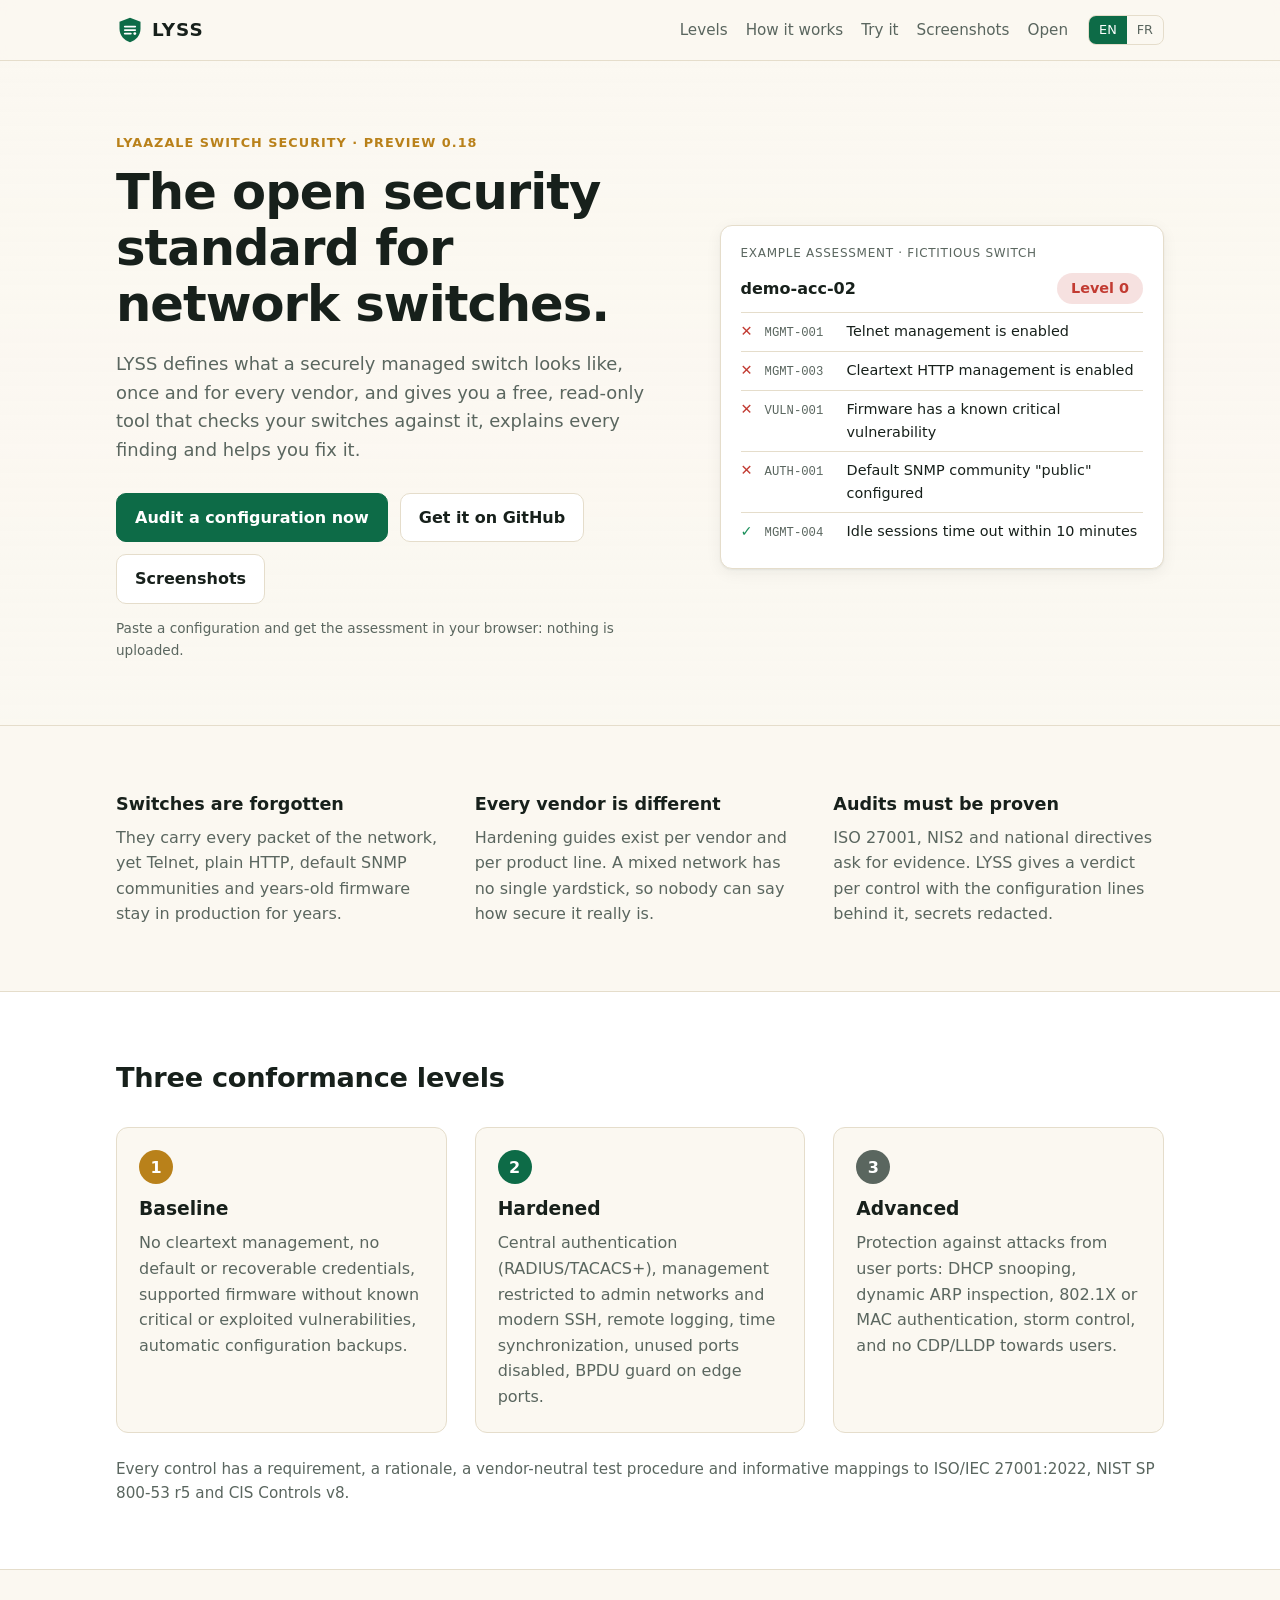
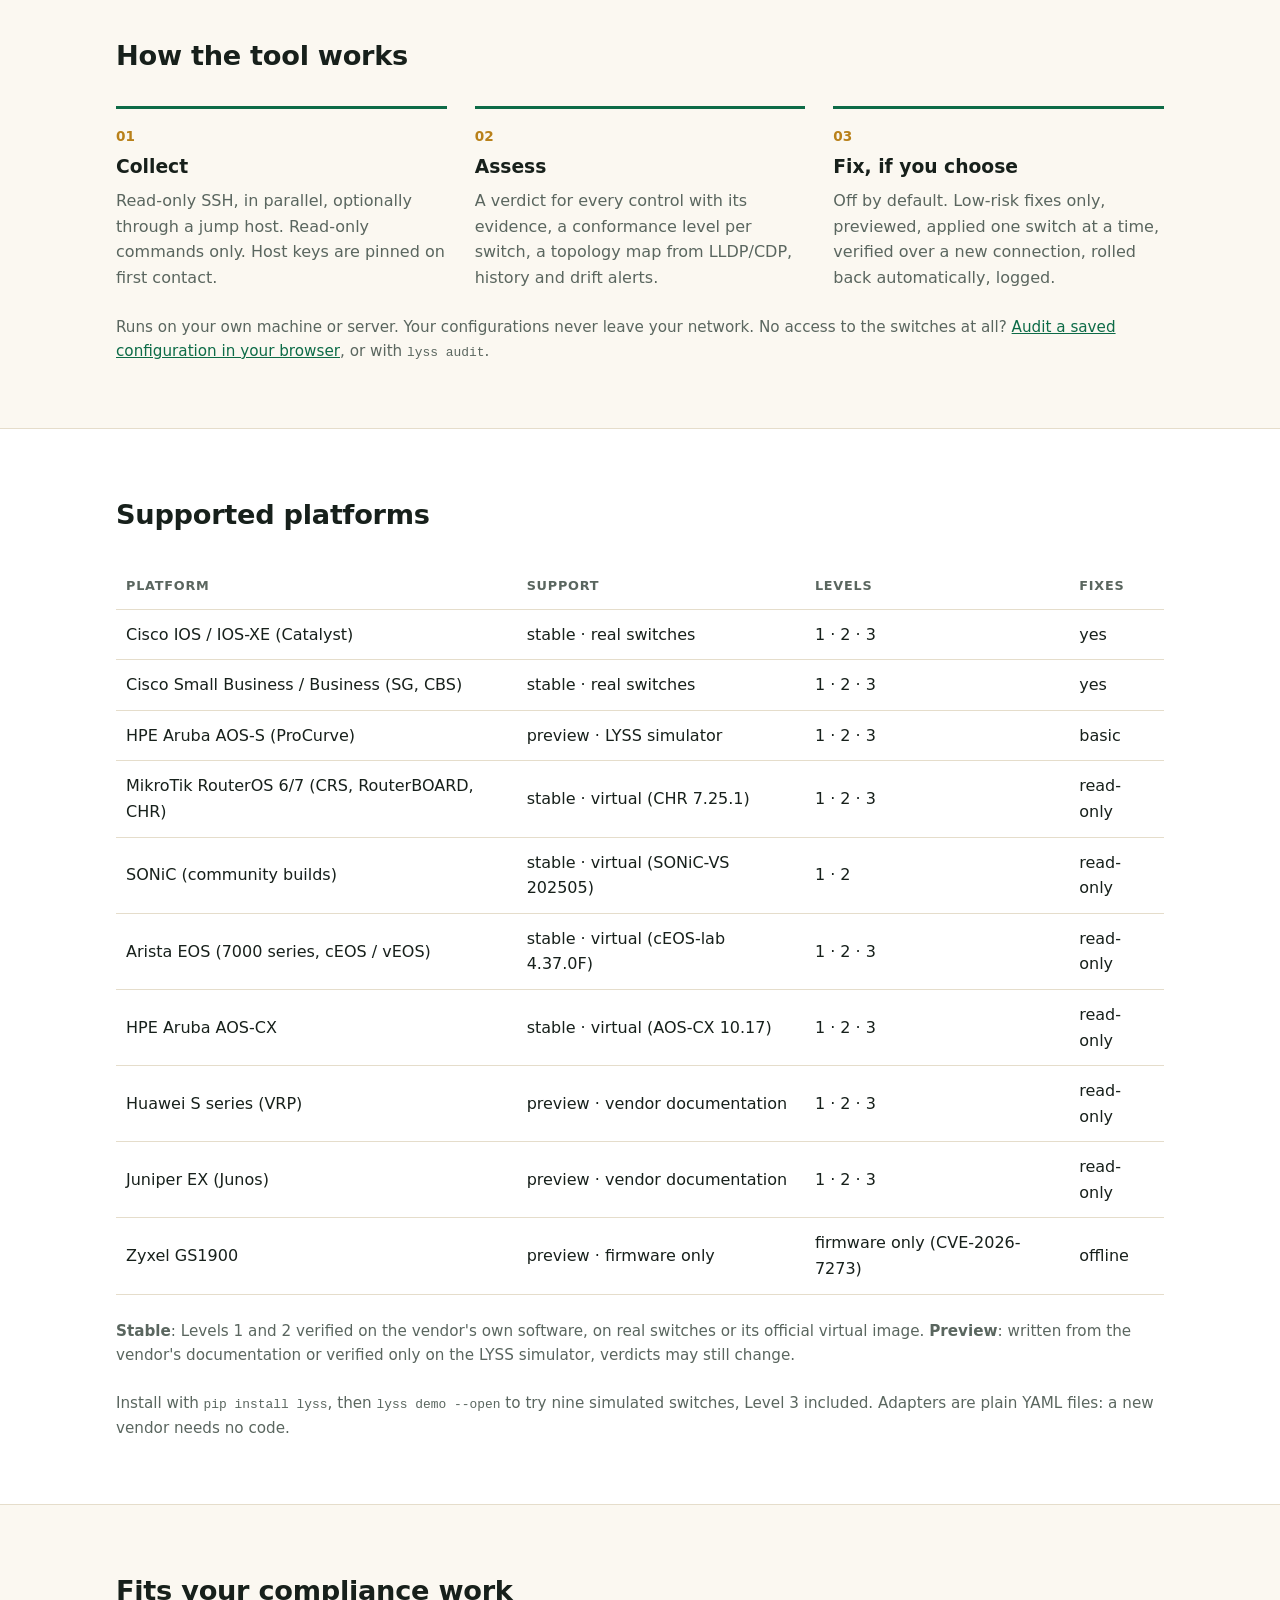
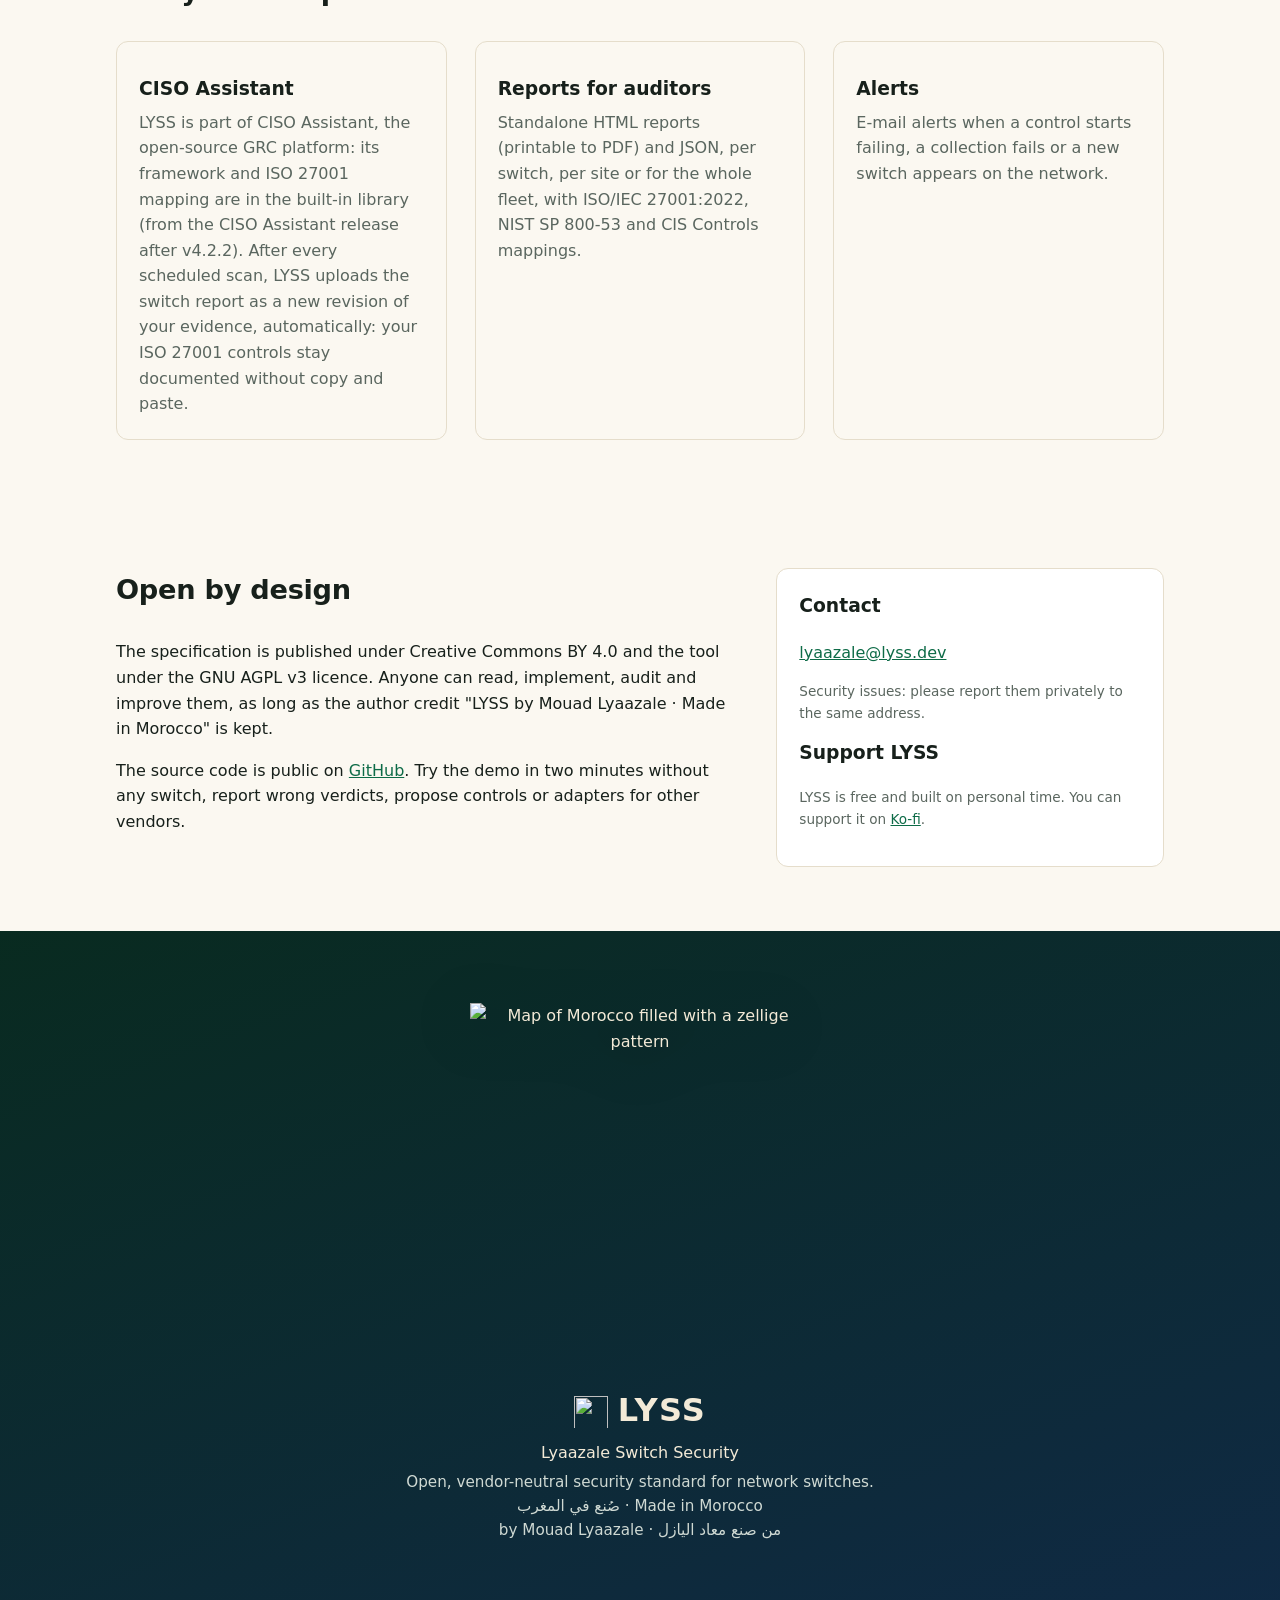
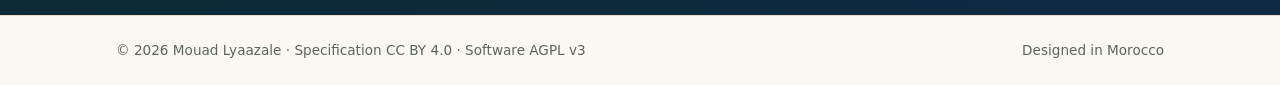
==== commit f057a6ac: "LYSS 0.18.0: Level 3 on every platform, stable / preview labels, accepted risks, SARIF and GitLab" ====
--- a/site/index.html
+++ b/site/index.html
@@ -4,7 +4,7 @@
 <meta charset="utf-8">
 <meta name="viewport" content="width=device-width, initial-scale=1">
 <title>LYSS — Open security standard and free audit tool for network switches</title>
-<meta name="description" content="LYSS (Lyaazale Switch Security) is an open, vendor-neutral security standard for network switches, with a free read-only audit tool for Cisco IOS, Cisco Business, HPE Aruba, Arista EOS, MikroTik RouterOS and SONiC, with HPE Aruba AOS-CX, Juniper EX and Huawei S series (previews): evidence for every finding, fixes, ISO 27001 mappings. Made in Morocco.">
+<meta name="description" content="LYSS (Lyaazale Switch Security) is an open, vendor-neutral security standard for network switches, with a free read-only audit tool for Cisco IOS, Cisco Business, Arista EOS, HPE Aruba AOS-CX, MikroTik RouterOS and SONiC, and in preview HPE Aruba AOS-S, Juniper EX and Huawei S series: evidence for every finding, fixes, ISO 27001 mappings. Made in Morocco.">
 <meta name="author" content="Mouad Lyaazale">
 <link rel="canonical" href="https://lyss.dev/">
 <meta property="og:site_name" content="LYSS">
@@ -27,10 +27,10 @@
   "name": "LYSS (Lyaazale Switch Security)",
   "url": "https://lyss.dev/",
   "image": "https://lyss.dev/img/og-lyss.jpg",
-  "description": "Open, vendor-neutral security standard for network switches, with a free read-only audit tool for Cisco IOS, Cisco Business, HPE Aruba AOS-S, Arista EOS, MikroTik RouterOS and SONiC, with HPE Aruba AOS-CX, Juniper EX and Huawei S series (previews).",
+  "description": "Open, vendor-neutral security standard for network switches, with a free read-only audit tool for Cisco IOS, Cisco Business, Arista EOS, HPE Aruba AOS-CX, MikroTik RouterOS and SONiC, and in preview HPE Aruba AOS-S, Juniper EX and Huawei S series.",
   "applicationCategory": "SecurityApplication",
   "operatingSystem": "Windows, Linux",
-  "softwareVersion": "0.17.0",
+  "softwareVersion": "0.18.0",
   "license": "https://www.gnu.org/licenses/agpl-3.0.html",
   "codeRepository": "https://github.com/lyss-project/lyss",
   "offers": {"@type": "Offer", "price": "0", "priceCurrency": "USD"},
@@ -69,7 +69,7 @@
 <section class="hero">
   <div class="wrap hero-grid">
     <div>
-      <p class="kicker"><span class="en">Lyaazale Switch Security · preview 0.17</span><span class="fr">Lyaazale Switch Security · préversion 0.17</span></p>
+      <p class="kicker"><span class="en">Lyaazale Switch Security · preview 0.18</span><span class="fr">Lyaazale Switch Security · préversion 0.18</span></p>
       <h1>
         <span class="en">The open security standard for network switches.</span>
         <span class="fr">Le standard ouvert de sécurité des commutateurs réseau.</span>
@@ -167,22 +167,23 @@
     <div class="table-wrap">
       <table>
         <thead>
-          <tr><th><span class="en">Platform</span><span class="fr">Plateforme</span></th><th><span class="en">Levels</span><span class="fr">Niveaux</span></th><th><span class="en">Fixes</span><span class="fr">Corrections</span></th></tr>
+          <tr><th><span class="en">Platform</span><span class="fr">Plateforme</span></th><th><span class="en">Support</span><span class="fr">Statut</span></th><th><span class="en">Levels</span><span class="fr">Niveaux</span></th><th><span class="en">Fixes</span><span class="fr">Corrections</span></th></tr>
         </thead>
         <tbody>
-          <tr><td>Cisco IOS / IOS-XE (Catalyst)</td><td>1 · 2 · 3</td><td><span class="en">yes</span><span class="fr">oui</span></td></tr>
-          <tr><td>Cisco Small Business / Business (SG, CBS)</td><td>1 · 2 · 3</td><td><span class="en">yes</span><span class="fr">oui</span></td></tr>
-          <tr><td>HPE Aruba AOS-S (ProCurve)</td><td>1 · 2 · 3</td><td><span class="en">basic</span><span class="fr">de base</span></td></tr>
-          <tr><td><span class="en">MikroTik RouterOS 6/7 (CRS, RouterBOARD, CHR) · preview</span><span class="fr">MikroTik RouterOS 6/7 (CRS, RouterBOARD, CHR) · préversion</span></td><td>1 · 2 · 3</td><td><span class="en">read-only</span><span class="fr">lecture seule</span></td></tr>
-          <tr><td><span class="en">SONiC (community builds) · preview</span><span class="fr">SONiC (versions communautaires) · préversion</span></td><td>1 · 2</td><td><span class="en">read-only</span><span class="fr">lecture seule</span></td></tr>
-          <tr><td><span class="en">Arista EOS (7000 series, cEOS / vEOS) · preview</span><span class="fr">Arista EOS (série 7000, cEOS / vEOS) · préversion</span></td><td>1 · 2 · 3</td><td><span class="en">read-only</span><span class="fr">lecture seule</span></td></tr>
-          <tr><td><span class="en">HPE Aruba AOS-CX · preview, checked on the AOS-CX simulator</span><span class="fr">HPE Aruba AOS-CX · préversion, vérifiée sur le simulateur AOS-CX</span></td><td>1 · 2</td><td><span class="en">read-only</span><span class="fr">lecture seule</span></td></tr>
-          <tr><td><span class="en">Huawei S series (VRP) · preview, not yet validated on a device</span><span class="fr">Huawei série S (VRP) · préversion, pas encore validée sur un équipement</span></td><td>1 · 2</td><td><span class="en">read-only</span><span class="fr">lecture seule</span></td></tr>
-          <tr><td><span class="en">Juniper EX (Junos) · preview, not yet validated on a device</span><span class="fr">Juniper EX (Junos) · préversion, pas encore validée sur un équipement</span></td><td>1 · 2</td><td><span class="en">read-only</span><span class="fr">lecture seule</span></td></tr>
-          <tr><td><span class="en">Zyxel GS1900 · preview</span><span class="fr">Zyxel GS1900 · préversion</span></td><td><span class="en">firmware only (CVE-2026-7273)</span><span class="fr">firmware uniquement (CVE-2026-7273)</span></td><td><span class="en">offline</span><span class="fr">hors ligne</span></td></tr>
+          <tr><td>Cisco IOS / IOS-XE (Catalyst)</td><td><span class="en">stable · real switches</span><span class="fr">stable · switchs réels</span></td><td>1 · 2 · 3</td><td><span class="en">yes</span><span class="fr">oui</span></td></tr>
+          <tr><td>Cisco Small Business / Business (SG, CBS)</td><td><span class="en">stable · real switches</span><span class="fr">stable · switchs réels</span></td><td>1 · 2 · 3</td><td><span class="en">yes</span><span class="fr">oui</span></td></tr>
+          <tr><td>HPE Aruba AOS-S (ProCurve)</td><td><span class="en">preview · LYSS simulator</span><span class="fr">préversion · simulateur LYSS</span></td><td>1 · 2 · 3</td><td><span class="en">basic</span><span class="fr">de base</span></td></tr>
+          <tr><td>MikroTik RouterOS 6/7 (CRS, RouterBOARD, CHR)</td><td><span class="en">stable · virtual (CHR 7.25.1)</span><span class="fr">stable · virtuelle (CHR 7.25.1)</span></td><td>1 · 2 · 3</td><td><span class="en">read-only</span><span class="fr">lecture seule</span></td></tr>
+          <tr><td><span class="en">SONiC (community builds)</span><span class="fr">SONiC (versions communautaires)</span></td><td><span class="en">stable · virtual (SONiC-VS 202505)</span><span class="fr">stable · virtuelle (SONiC-VS 202505)</span></td><td>1 · 2</td><td><span class="en">read-only</span><span class="fr">lecture seule</span></td></tr>
+          <tr><td><span class="en">Arista EOS (7000 series, cEOS / vEOS)</span><span class="fr">Arista EOS (série 7000, cEOS / vEOS)</span></td><td><span class="en">stable · virtual (cEOS-lab 4.37.0F)</span><span class="fr">stable · virtuelle (cEOS-lab 4.37.0F)</span></td><td>1 · 2 · 3</td><td><span class="en">read-only</span><span class="fr">lecture seule</span></td></tr>
+          <tr><td>HPE Aruba AOS-CX</td><td><span class="en">stable · virtual (AOS-CX 10.17)</span><span class="fr">stable · virtuelle (AOS-CX 10.17)</span></td><td>1 · 2 · 3</td><td><span class="en">read-only</span><span class="fr">lecture seule</span></td></tr>
+          <tr><td><span class="en">Huawei S series (VRP)</span><span class="fr">Huawei série S (VRP)</span></td><td><span class="en">preview · vendor documentation</span><span class="fr">préversion · documentation du fabricant</span></td><td>1 · 2 · 3</td><td><span class="en">read-only</span><span class="fr">lecture seule</span></td></tr>
+          <tr><td>Juniper EX (Junos)</td><td><span class="en">preview · vendor documentation</span><span class="fr">préversion · documentation du fabricant</span></td><td>1 · 2 · 3</td><td><span class="en">read-only</span><span class="fr">lecture seule</span></td></tr>
+          <tr><td>Zyxel GS1900</td><td><span class="en">preview · firmware only</span><span class="fr">préversion · firmware uniquement</span></td><td><span class="en">firmware only (CVE-2026-7273)</span><span class="fr">firmware uniquement (CVE-2026-7273)</span></td><td><span class="en">offline</span><span class="fr">hors ligne</span></td></tr>
         </tbody>
       </table>
     </div>
+    <p class="note"><span class="en"><strong>Stable</strong>: Levels 1 and 2 verified on the vendor's own software, on real switches or its official virtual image. <strong>Preview</strong>: written from the vendor's documentation or verified only on the LYSS simulator, verdicts may still change. </span><span class="fr"><strong>Stable</strong> : niveaux 1 et 2 vérifiés sur le logiciel du fabricant, sur des switchs réels ou son image virtuelle officielle. <strong>Préversion</strong> : écrite d'après la documentation du fabricant ou vérifiée uniquement sur le simulateur LYSS, les verdicts peuvent encore changer. </span></p>
     <p class="note"><span class="en">Install with <code>pip install lyss</code>, then <code>lyss demo --open</code> to try nine simulated switches, Level 3 included. Adapters are plain YAML files: a new vendor needs no code.</span><span class="fr">Installation : <code>pip install lyss</code>, puis <code>lyss demo --open</code> pour essayer neuf switchs simulés, niveau 3 compris. Les adaptateurs sont de simples fichiers YAML : un nouveau fabricant ne demande aucun code.</span></p>
   </div>
 </section>
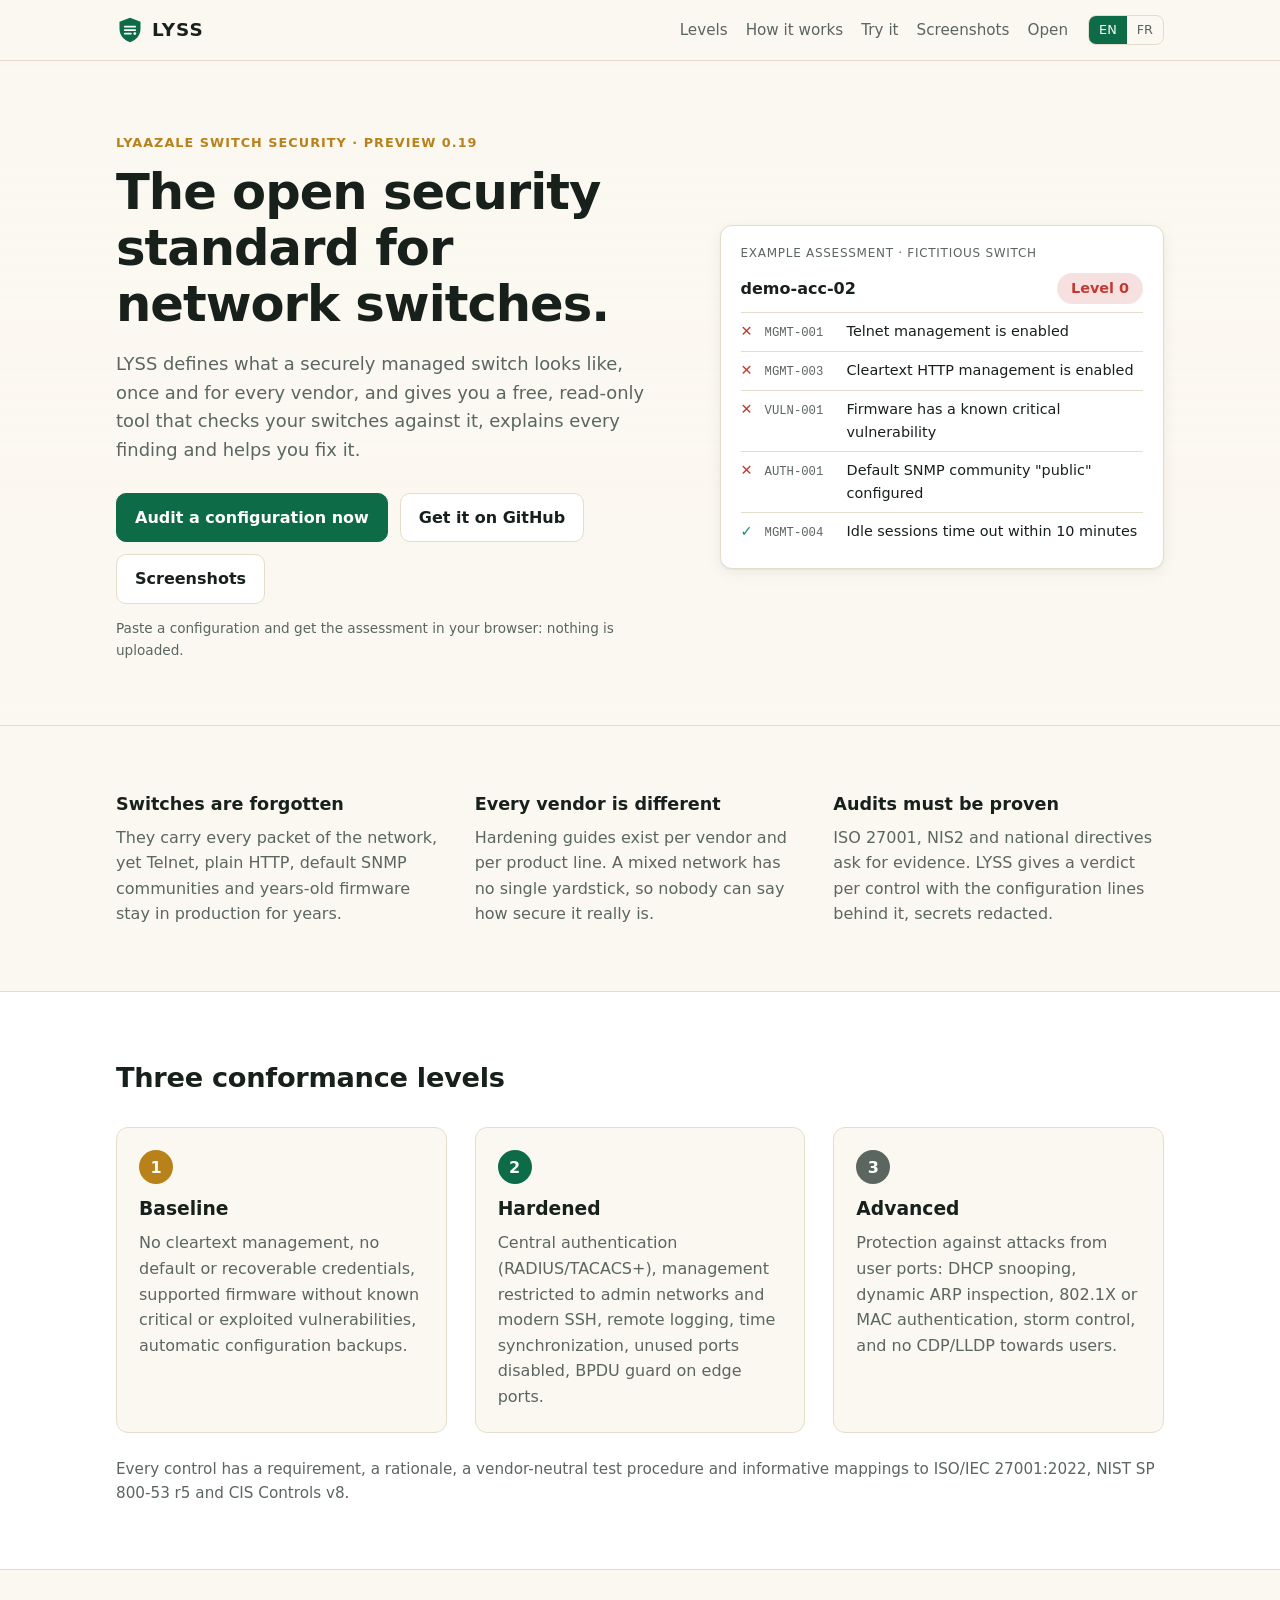
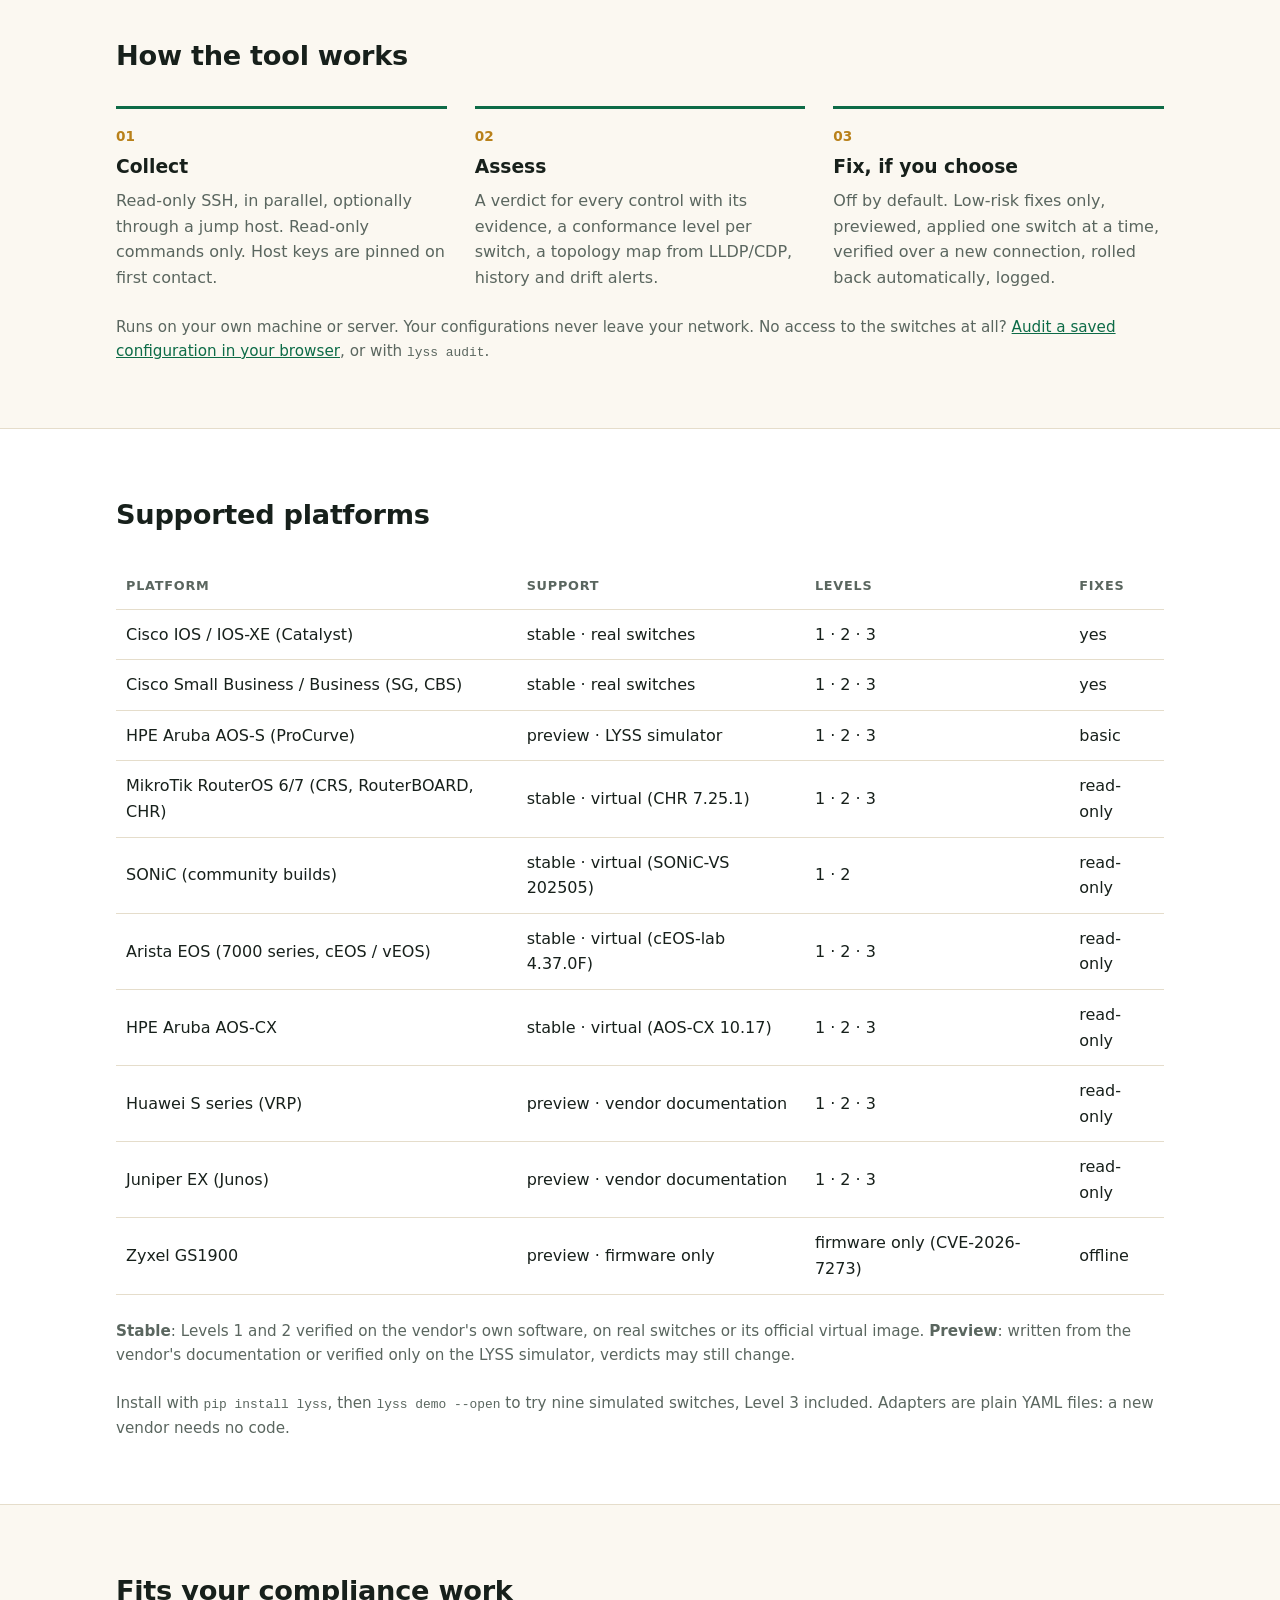
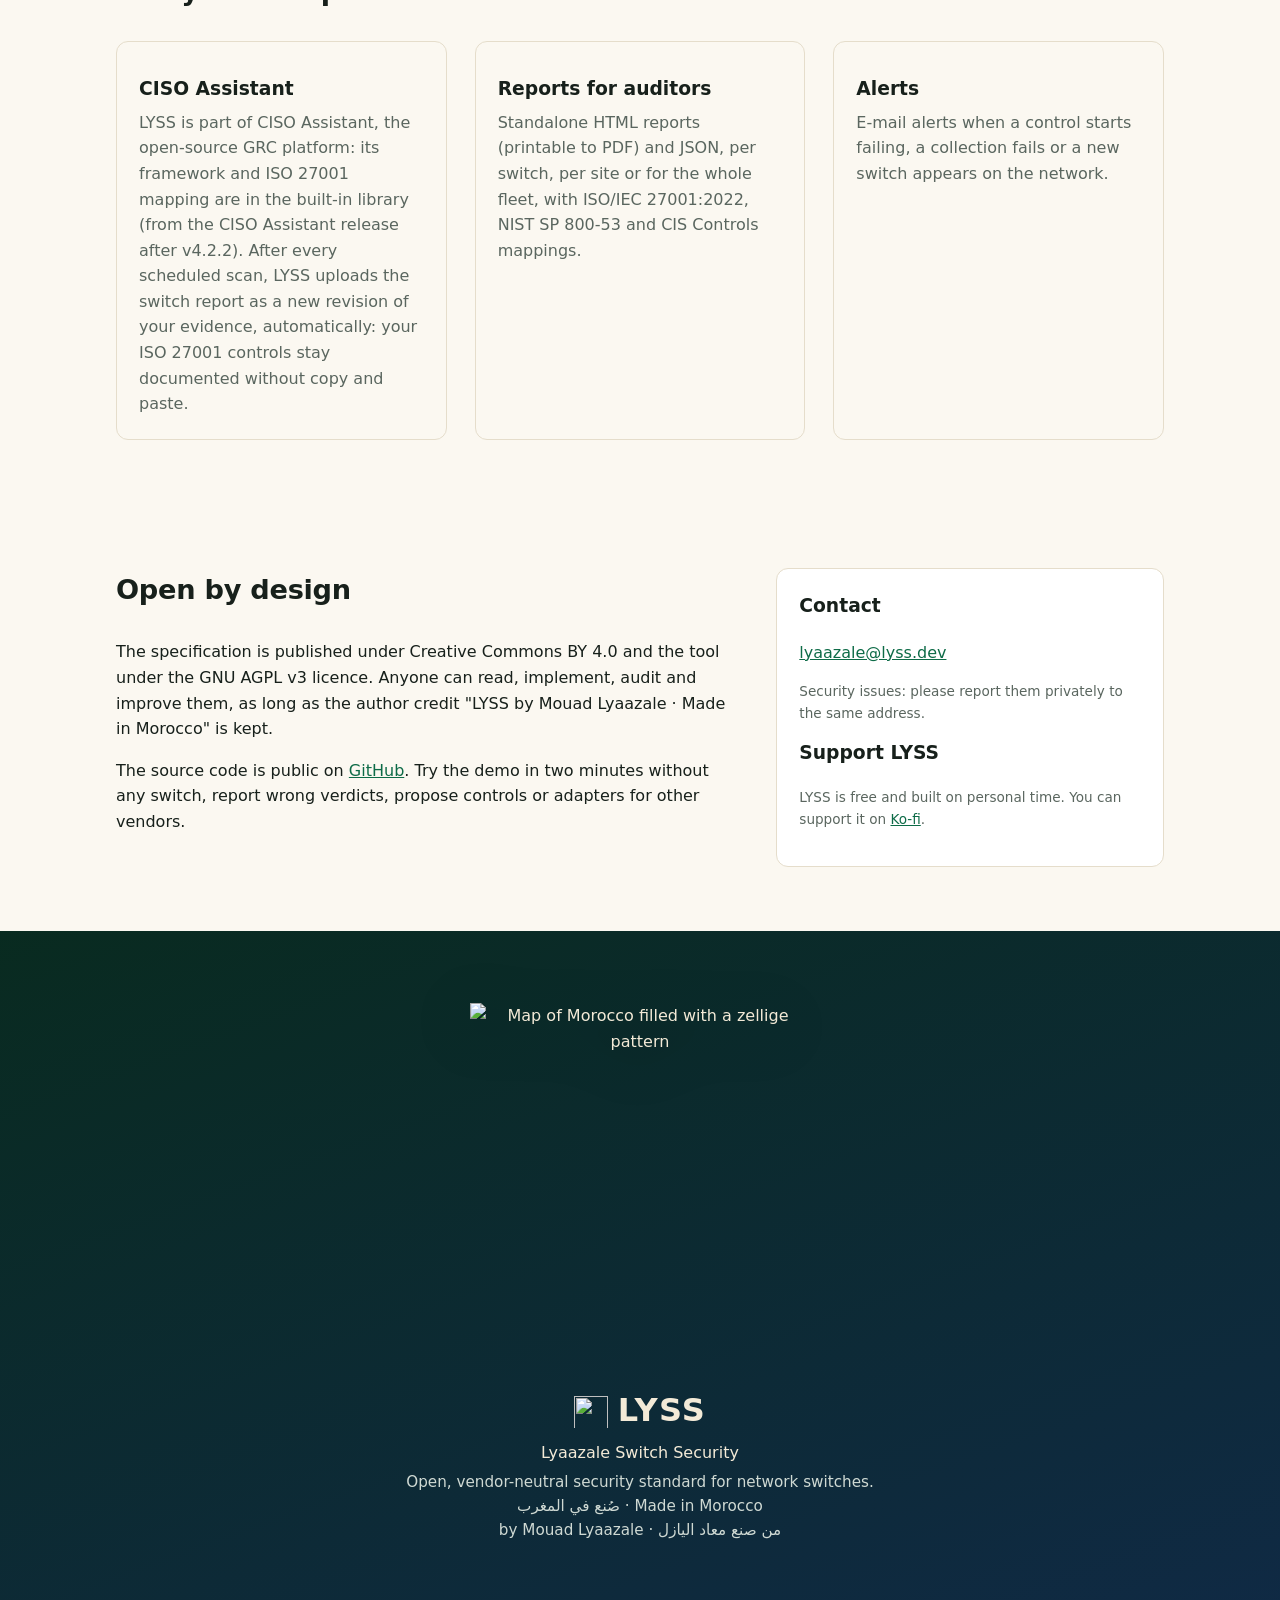
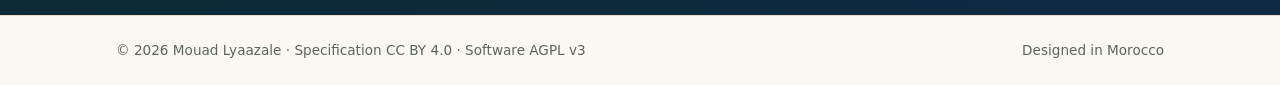
==== commit 3e917512: "LYSS 0.19.0: specification 0.8.0-draft (review before 1.0), advisory controls, stricter management-a" ====
--- a/site/index.html
+++ b/site/index.html
@@ -30,7 +30,7 @@
   "description": "Open, vendor-neutral security standard for network switches, with a free read-only audit tool for Cisco IOS, Cisco Business, Arista EOS, HPE Aruba AOS-CX, MikroTik RouterOS and SONiC, and in preview HPE Aruba AOS-S, Juniper EX and Huawei S series.",
   "applicationCategory": "SecurityApplication",
   "operatingSystem": "Windows, Linux",
-  "softwareVersion": "0.18.0",
+  "softwareVersion": "0.19.0",
   "license": "https://www.gnu.org/licenses/agpl-3.0.html",
   "codeRepository": "https://github.com/lyss-project/lyss",
   "offers": {"@type": "Offer", "price": "0", "priceCurrency": "USD"},
@@ -69,7 +69,7 @@
 <section class="hero">
   <div class="wrap hero-grid">
     <div>
-      <p class="kicker"><span class="en">Lyaazale Switch Security · preview 0.18</span><span class="fr">Lyaazale Switch Security · préversion 0.18</span></p>
+      <p class="kicker"><span class="en">Lyaazale Switch Security · preview 0.19</span><span class="fr">Lyaazale Switch Security · préversion 0.19</span></p>
       <h1>
         <span class="en">The open security standard for network switches.</span>
         <span class="fr">Le standard ouvert de sécurité des commutateurs réseau.</span>
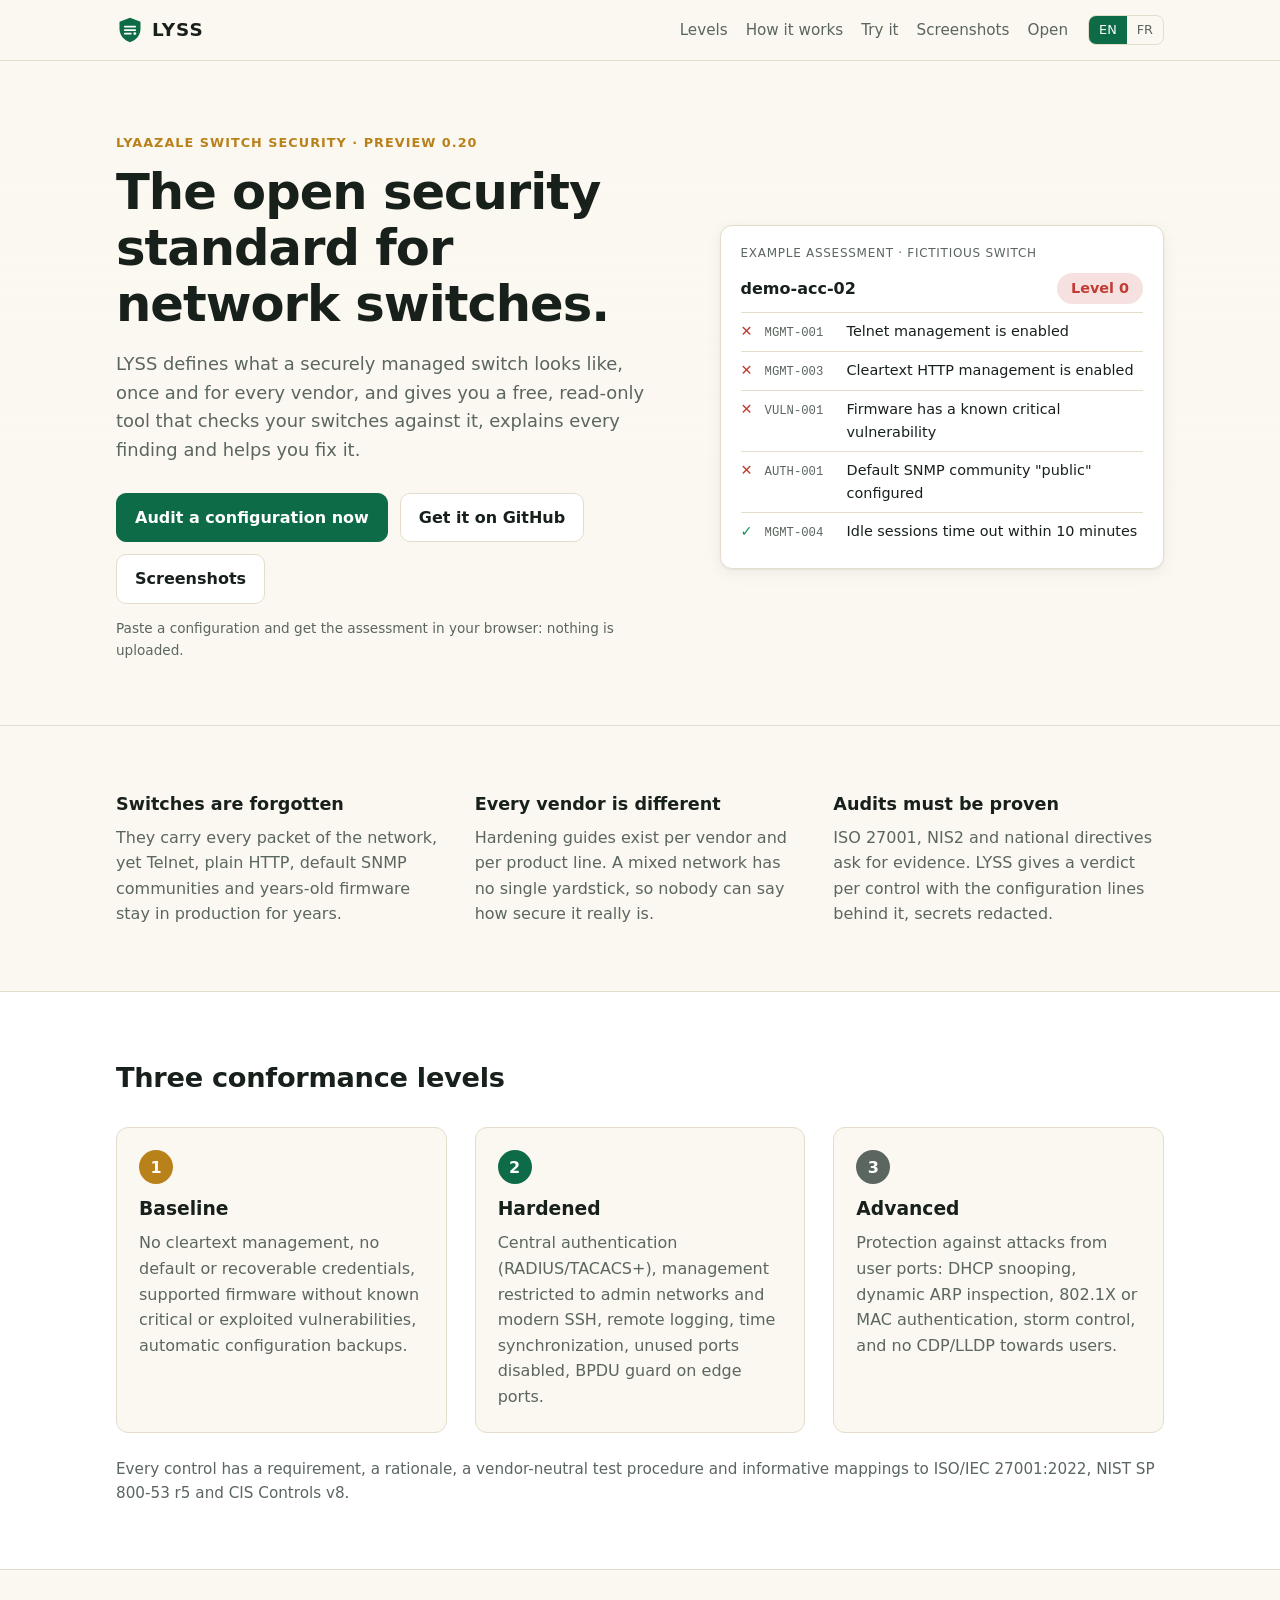
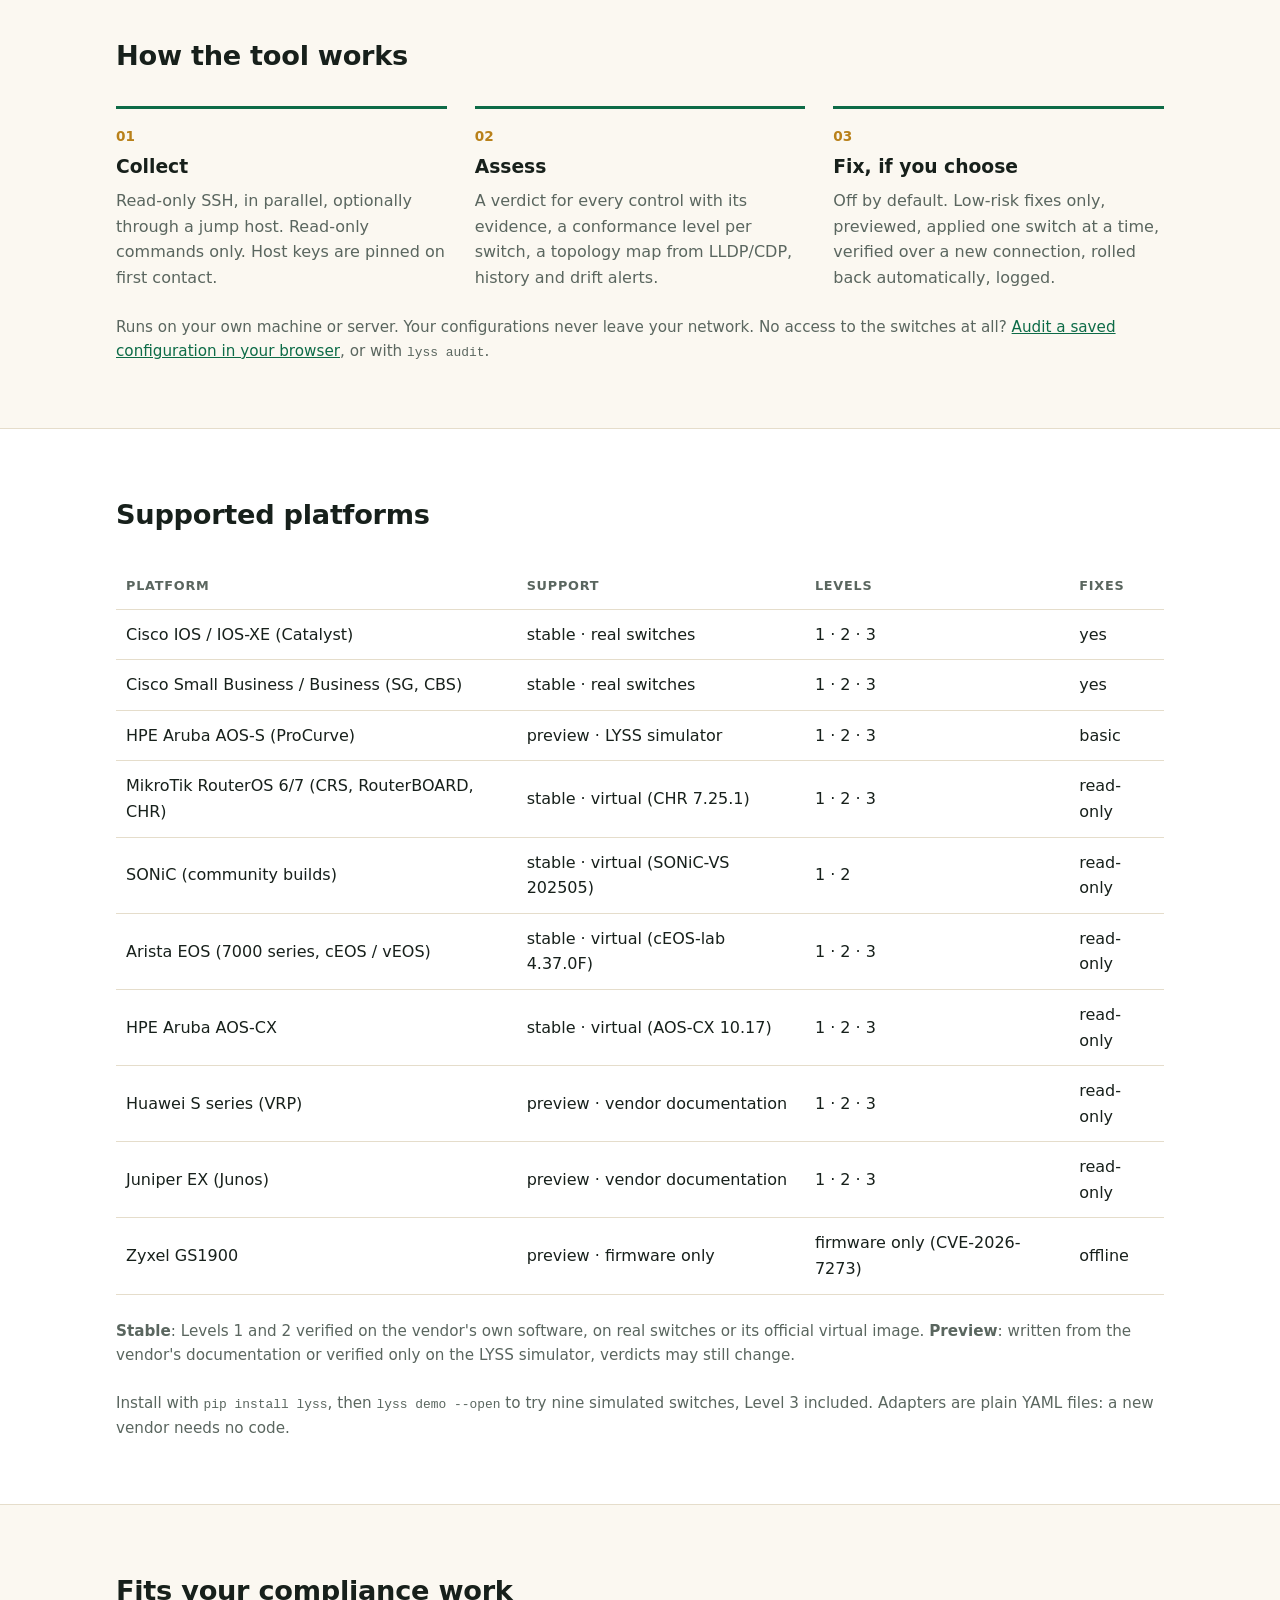
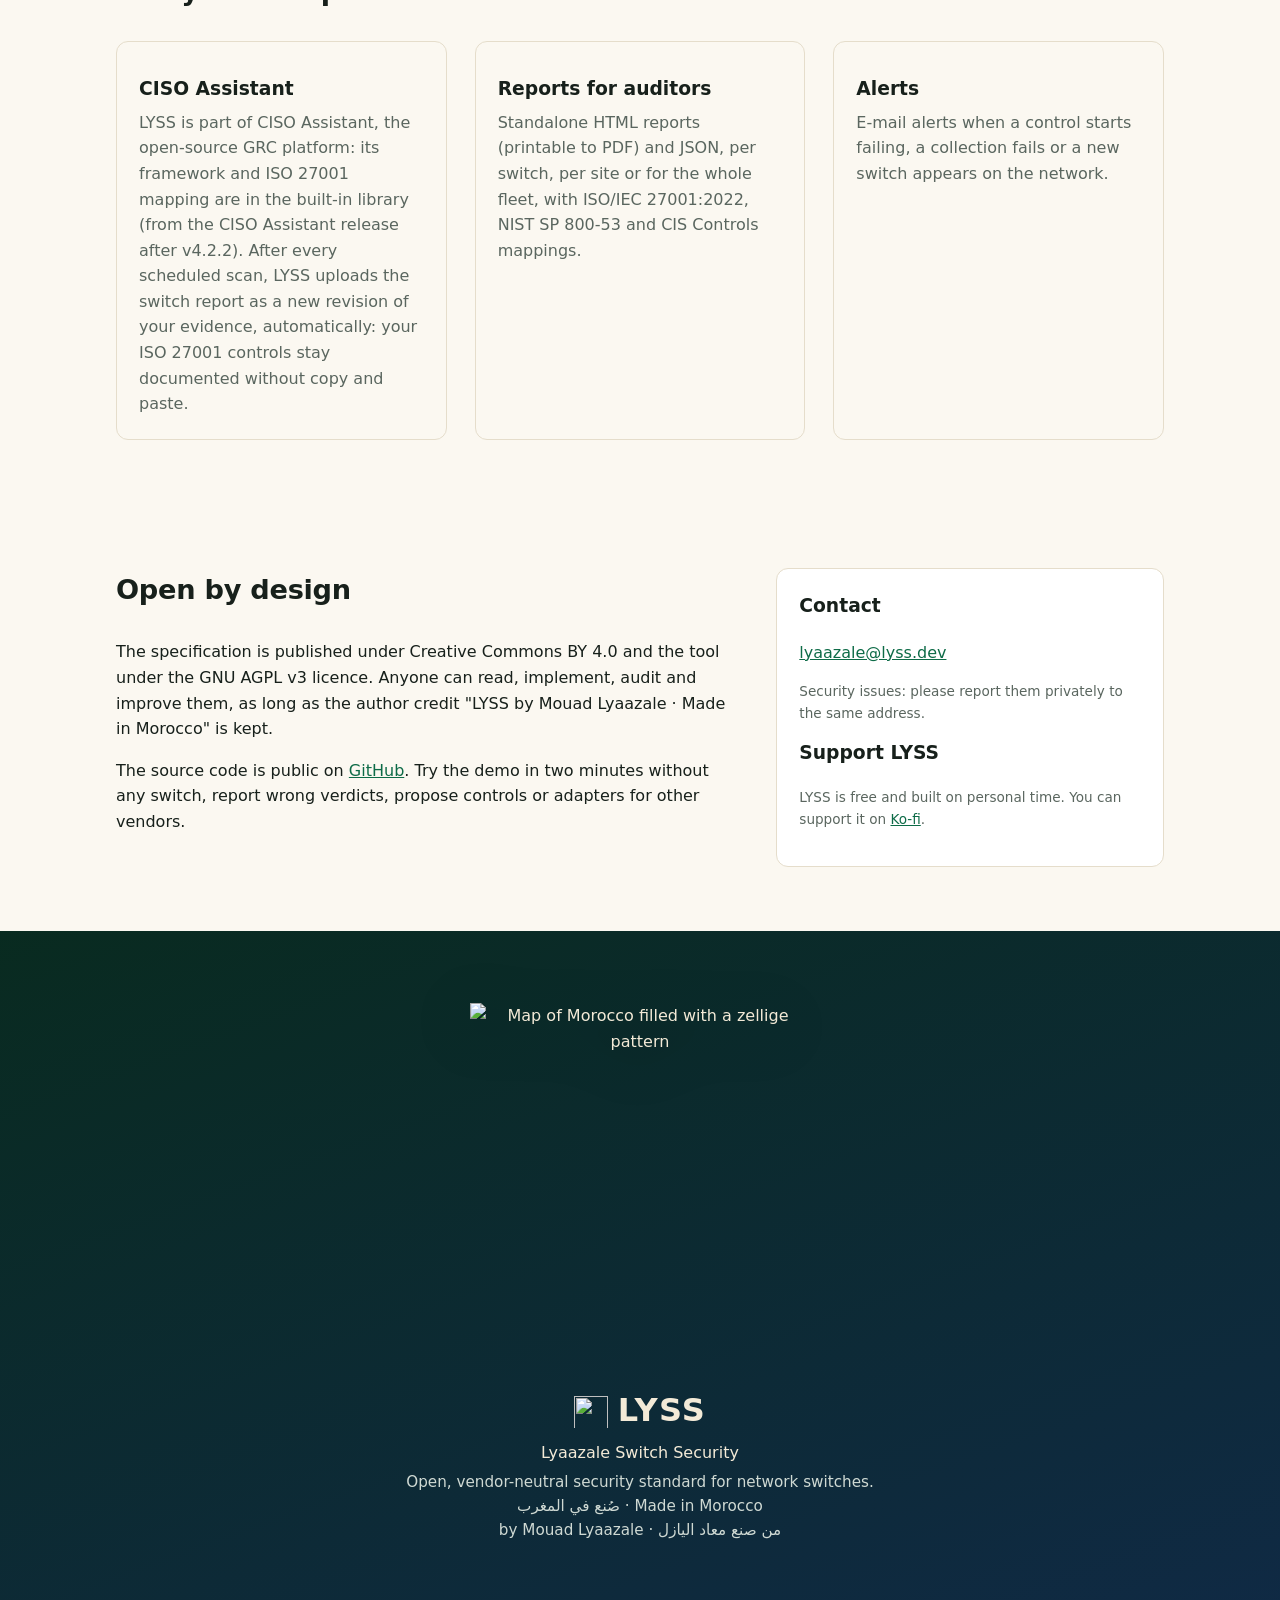
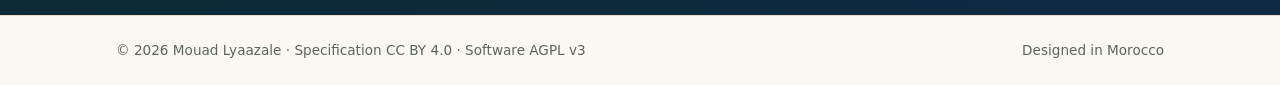
==== commit 6df377ca: "LYSS 0.20.0: specification 1.0.0-rc.1 (release candidate, open for review), CISO Assistant library v" ====
--- a/site/index.html
+++ b/site/index.html
@@ -30,7 +30,7 @@
   "description": "Open, vendor-neutral security standard for network switches, with a free read-only audit tool for Cisco IOS, Cisco Business, Arista EOS, HPE Aruba AOS-CX, MikroTik RouterOS and SONiC, and in preview HPE Aruba AOS-S, Juniper EX and Huawei S series.",
   "applicationCategory": "SecurityApplication",
   "operatingSystem": "Windows, Linux",
-  "softwareVersion": "0.19.0",
+  "softwareVersion": "0.20.0",
   "license": "https://www.gnu.org/licenses/agpl-3.0.html",
   "codeRepository": "https://github.com/lyss-project/lyss",
   "offers": {"@type": "Offer", "price": "0", "priceCurrency": "USD"},
@@ -69,7 +69,7 @@
 <section class="hero">
   <div class="wrap hero-grid">
     <div>
-      <p class="kicker"><span class="en">Lyaazale Switch Security · preview 0.19</span><span class="fr">Lyaazale Switch Security · préversion 0.19</span></p>
+      <p class="kicker"><span class="en">Lyaazale Switch Security · preview 0.20</span><span class="fr">Lyaazale Switch Security · préversion 0.20</span></p>
       <h1>
         <span class="en">The open security standard for network switches.</span>
         <span class="fr">Le standard ouvert de sécurité des commutateurs réseau.</span>
